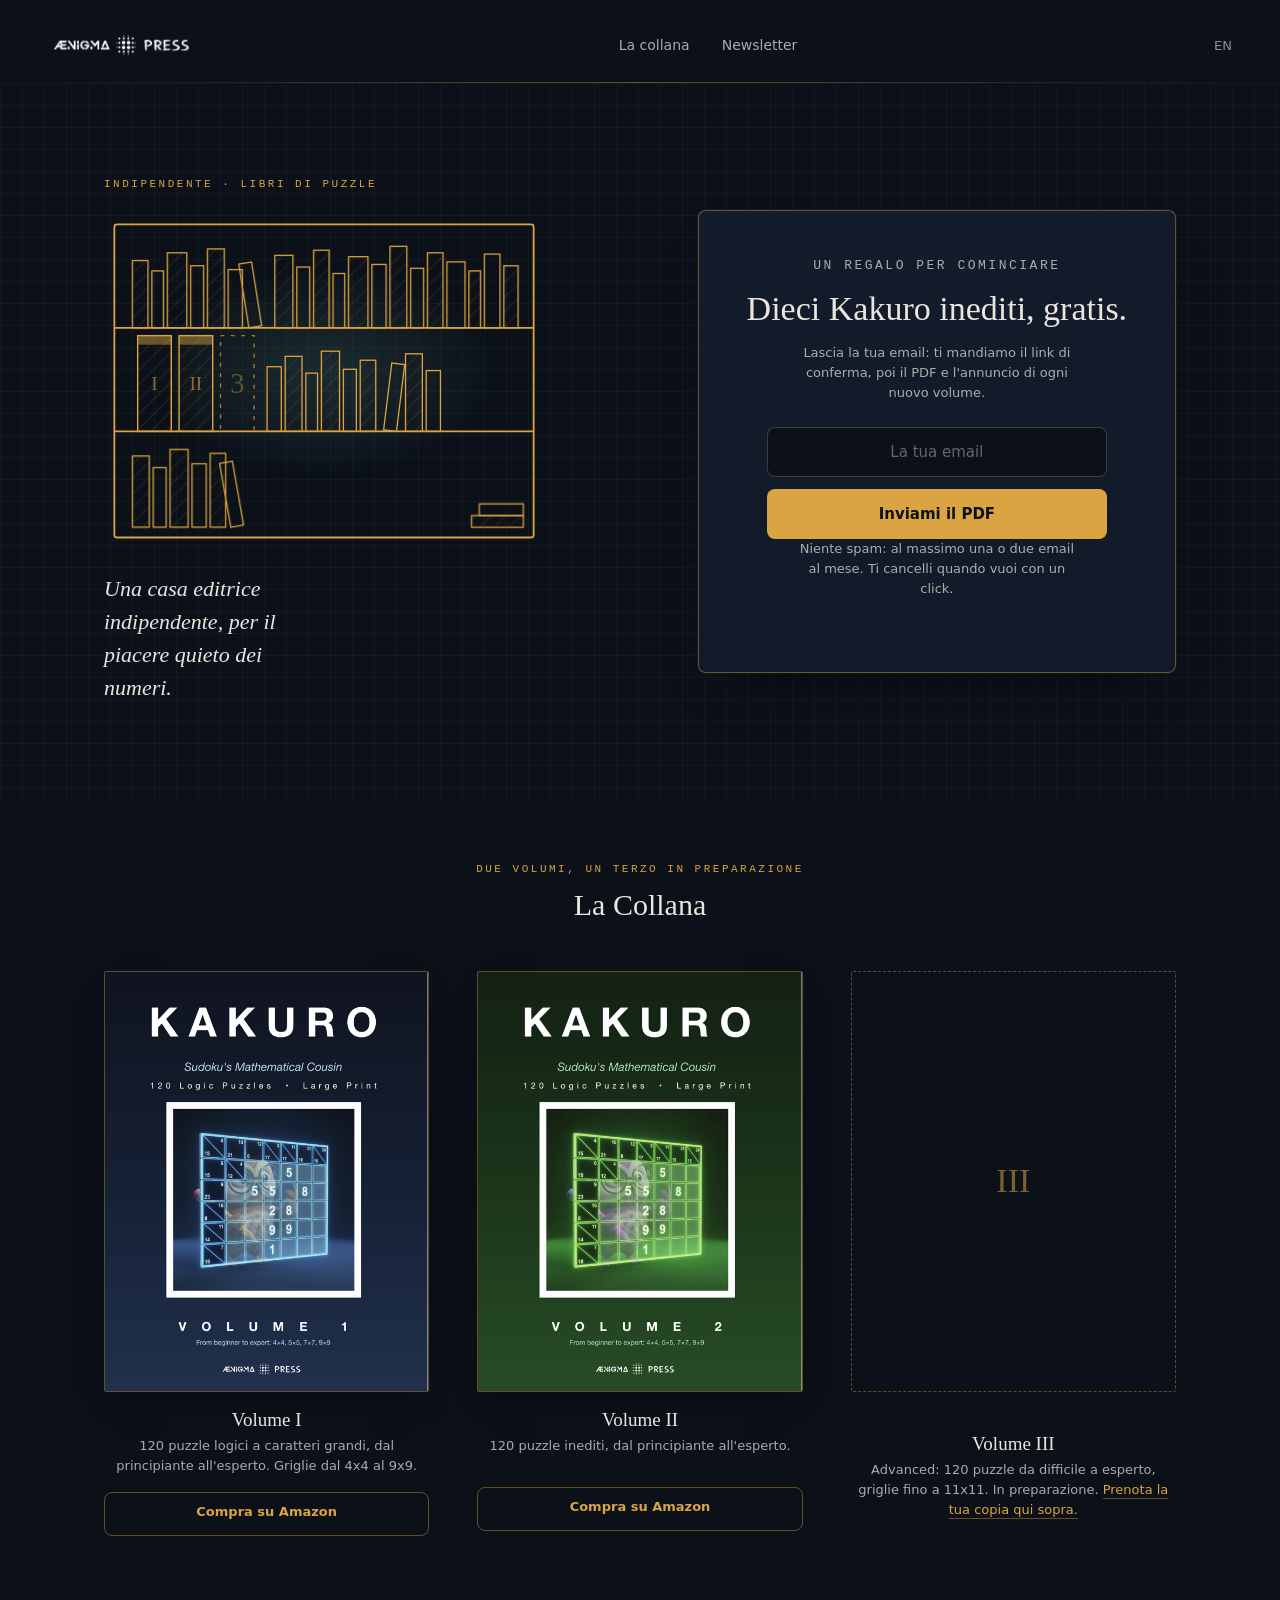
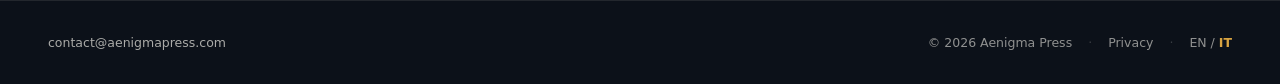
==== it/index.html @ 3795a462 "design: Galleria layout, self-building wireframe bookcase hero, EN+IT Co-Authored-By: Claude Fable 5" ====
<!DOCTYPE html>
<html lang="it">
<head>
<meta charset="UTF-8">
<meta name="viewport" content="width=device-width, initial-scale=1">
<title>Aenigma Press | Libri di Kakuro</title>
<meta name="description" content="Casa editrice indipendente di libri di Kakuro. Griglie a caratteri grandi, soluzione unica verificata. Iscriviti alla newsletter e ricevi 10 puzzle esclusivi gratis.">
<link rel="icon" href="data:image/svg+xml,%3Csvg xmlns='http://www.w3.org/2000/svg' viewBox='0 0 100 100'%3E%3Crect width='100' height='100' rx='18' fill='%230d1420'/%3E%3Ctext x='50' y='68' font-size='58' text-anchor='middle'%3E%F0%9F%A7%A9%3C/text%3E%3C/svg%3E">
<link rel="stylesheet" href="../assets/style.css">
</head>
<body>

<header class="site-head" id="top">
  <a class="brand" href="#top"><img src="../assets/img/logo.png" alt="Aenigma Press"></a>
  <nav class="nav" aria-label="Primary">
    <a href="#collection">La collana</a>
    <a href="#subscribe">Newsletter</a>
  </nav>
  <a class="head-lang" href="/">EN</a>
</header>
<div class="head-rule"></div>

<main>
<section class="lede">
  <div class="wrap">
    <div class="hero">
      <p class="eyebrow">Indipendente &middot; Libri di puzzle</p>
      <div class="shelf-wrap">
        <svg class="shelf" viewBox="0 0 340 258" width="100%" role="img" aria-label="Una libreria in wireframe che si riempie di libri, uno spazio tratteggiato attende il Volume 3.">
          <defs>
            <pattern id="hatch" width="8" height="8" patternTransform="rotate(45)" patternUnits="userSpaceOnUse">
              <line x1="0" y1="0" x2="0" y2="8" stroke="currentColor" stroke-width="1" opacity=".22"/>
            </pattern>
          </defs>
          <rect class="frame" x="8" y="8" width="324" height="242" rx="2" fill="none" stroke="currentColor" stroke-width="1.4"/>
          <line class="plank p1" x1="8" y1="88" x2="332" y2="88" stroke="currentColor" stroke-width="1.4"/>
          <line class="plank p2" x1="8" y1="168" x2="332" y2="168" stroke="currentColor" stroke-width="1.4"/>
          <g class="row r1" stroke="currentColor" stroke-width="1">
            <rect x="22" y="36" width="12" height="52" fill="url(#hatch)"/>
            <rect x="37" y="44" width="9" height="44" fill="none"/>
            <rect x="49" y="30" width="15" height="58" fill="url(#hatch)"/>
            <rect x="67" y="40" width="10" height="48" fill="none"/>
            <rect x="80" y="27" width="13" height="61" fill="url(#hatch)"/>
            <rect x="96" y="43" width="11" height="45" fill="none"/>
            <rect x="112" y="38" width="10" height="50" fill="none" transform="rotate(-9 112 88)"/>
            <rect x="132" y="32" width="14" height="56" fill="url(#hatch)"/>
            <rect x="149" y="41" width="10" height="47" fill="none"/>
            <rect x="162" y="28" width="12" height="60" fill="url(#hatch)"/>
            <rect x="177" y="46" width="9" height="42" fill="none"/>
            <rect x="189" y="33" width="15" height="55" fill="url(#hatch)"/>
            <rect x="207" y="39" width="11" height="49" fill="none"/>
            <rect x="221" y="25" width="13" height="63" fill="url(#hatch)"/>
            <rect x="237" y="42" width="10" height="46" fill="none"/>
            <rect x="250" y="30" width="12" height="58" fill="url(#hatch)"/>
            <rect x="265" y="37" width="14" height="51" fill="none"/>
            <rect x="282" y="44" width="9" height="44" fill="url(#hatch)"/>
            <rect x="294" y="31" width="12" height="57" fill="none"/>
            <rect x="309" y="40" width="11" height="48" fill="url(#hatch)"/>
          </g>
          <g class="row r2" stroke="currentColor">
            <g stroke-width="1.1">
              <rect x="26" y="94" width="26" height="74" fill="url(#hatch)"/>
              <rect x="26" y="94" width="26" height="7" fill="currentColor" opacity=".45" stroke="none"/>
              <text x="39" y="136" text-anchor="middle" font-size="15" fill="currentColor" opacity=".6" font-family="Georgia,serif" stroke="none">I</text>
              <rect x="58" y="94" width="26" height="74" fill="url(#hatch)"/>
              <rect x="58" y="94" width="26" height="7" fill="currentColor" opacity=".45" stroke="none"/>
              <text x="71" y="136" text-anchor="middle" font-size="15" fill="currentColor" opacity=".6" font-family="Georgia,serif" stroke="none">II</text>
            </g>
            <g stroke-width="1">
              <rect x="126" y="118" width="11" height="50" fill="none"/>
              <rect x="140" y="110" width="13" height="58" fill="url(#hatch)"/>
              <rect x="156" y="123" width="9" height="45" fill="none"/>
              <rect x="168" y="106" width="14" height="62" fill="url(#hatch)"/>
              <rect x="185" y="120" width="10" height="48" fill="none"/>
              <rect x="198" y="113" width="12" height="55" fill="url(#hatch)"/>
              <rect x="216" y="116" width="10" height="52" fill="none" transform="rotate(7 226 168)"/>
              <rect x="233" y="108" width="13" height="60" fill="url(#hatch)"/>
              <rect x="249" y="121" width="11" height="47" fill="none"/>
            </g>
          </g>
          <g class="row r3" stroke="currentColor" stroke-width="1">
            <rect x="22" y="187" width="13" height="55" fill="url(#hatch)"/>
            <rect x="38" y="196" width="10" height="46" fill="none"/>
            <rect x="51" y="182" width="14" height="60" fill="url(#hatch)"/>
            <rect x="68" y="193" width="11" height="49" fill="none"/>
            <rect x="82" y="185" width="12" height="57" fill="url(#hatch)"/>
            <rect x="98" y="192" width="10" height="50" fill="none" transform="rotate(-10 98 242)"/>
            <rect x="284" y="233" width="40" height="9" fill="url(#hatch)"/>
            <rect x="290" y="224" width="34" height="9" fill="none"/>
          </g>
          <g class="slot">
            <rect x="90" y="94" width="26" height="74" fill="none" stroke="currentColor" stroke-width="1.1" stroke-dasharray="3 5" opacity=".7"/>
            <text x="103" y="138" text-anchor="middle" font-size="22" fill="currentColor" opacity=".38" font-family="Georgia,serif">3</text>
          </g>
        </svg>
      </div>
      <p class="tagline">Una casa editrice indipendente, per il piacere quieto dei numeri.</p>
    </div>

    <div class="card" id="subscribe">
      <p class="eyebrow">Un regalo per cominciare</p>
      <h2>Dieci Kakuro inediti, gratis.</h2>
      <p>Lascia la tua email: ti mandiamo il link di conferma, poi il PDF e l'annuncio di ogni nuovo volume.</p>
      <form class="form" action="https://assets.mailerlite.com/jsonp/2497131/forms/192421754859160744/subscribe" method="post" target="_blank">
        <input class="field" type="email" name="fields[email]" required placeholder="La tua email" aria-label="email" autocomplete="email">
        <input type="hidden" name="ml-submit" value="1">
        <input type="hidden" name="anticsrf" value="true">
        <button class="btn-primary" type="submit">Inviami il PDF</button>
      </form>
      <p class="fine">Niente spam: al massimo una o due email al mese. Ti cancelli quando vuoi con un click.</p>
    </div>
  </div>
</section>

<section class="catalogue" id="collection">
  <div class="wrap">
    <div class="cat-head">
      <p class="eyebrow">Due volumi, un terzo in preparazione</p>
      <h2>La Collana</h2>
    </div>
    <div class="cat-grid">
      <article class="book">
        <img class="cover" src="../assets/img/kakuro-vol1.png" alt="Copertina Kakuro Volume 1">
        <h3>Volume I</h3>
        <p class="desc">120 puzzle logici a caratteri grandi, dal principiante all'esperto. Griglie dal 4x4 al 9x9.</p>
        <a class="btn-ghost" href="https://www.amazon.it/dp/B0H81H7VZJ">Compra su Amazon</a>
      </article>
      <article class="book">
        <img class="cover" src="../assets/img/kakuro-vol2.png" alt="Copertina Kakuro Volume 2">
        <h3>Volume II</h3>
        <p class="desc">120 puzzle inediti, dal principiante all'esperto.</p>
        <a class="btn-ghost" href="https://www.amazon.it/dp/B0H7T2SH2H">Compra su Amazon</a>
      </article>
      <article class="book book--soon">
        <div class="cover--empty"><b>III</b></div>
        <div class="soon-body">
          <h3>Volume III</h3>
          <p class="soon-line">Advanced: 120 puzzle da difficile a esperto, griglie fino a 11x11. In preparazione. <a href="#subscribe">Prenota la tua copia qui sopra.</a></p>
        </div>
      </article>
    </div>
  </div>
</section>
</main>

<footer class="site-foot">
  <a class="foot-mail" href="mailto:contact@aenigmapress.com">contact@aenigmapress.com</a>
  <div class="foot-links">
    <span>&copy; 2026 Aenigma Press</span>
    <span class="sep">&middot;</span>
    <a href="/it/privacy.html">Privacy</a>
    <span class="sep">&middot;</span>
    <span class="lang"><a href="/">EN</a> / <a href="/it/" aria-current="true">IT</a></span>
  </div>
</footer>

</body>
</html>
---- assets/style.css ----
/* ============================================================
   AENIGMA PRESS - design "Galleria" (lug 2026)
   ============================================================ */
:root{
  /* color */
  --bg:#0c1119;            /* night-blue ground        */
  --panel:#131c2b;         /* raised panel             */
  --panel-2:#111a28;       /* panel gradient partner   */
  --ink:#e8e6df;           /* warm ivory, primary text */
  --ink-soft:rgba(232,230,223,.72);
  --ink-mute:rgba(232,230,223,.60);
  --gold:#d9a441;          /* the single lead accent   */
  --gold-hi:#e6b658;       /* gold, hover              */
  --gold-line:rgba(217,164,65,.42);
  --gold-line-soft:rgba(217,164,65,.28);
  --glow:#7fd1c0;          /* teal, glow / texture ONLY, never text */
  --hair:rgba(232,230,223,.10);

  /* spacing scale */
  --s1:4px; --s2:8px; --s3:12px; --s4:16px; --s5:24px;
  --s6:32px; --s7:48px; --s8:64px; --s9:96px;

  /* type */
  --serif:Georgia,"Times New Roman",serif;
  --sans:system-ui,-apple-system,"Segoe UI",Roboto,sans-serif;
  --mono:ui-monospace,Menlo,"SF Mono",Consolas,monospace;
  --t-label:11px;   /* mono, letterspaced eyebrow */
  --t-micro:12.5px; /* footer / fine print        */
  --t-small:13px;   /* supporting body            */
  --t-body:15px;    /* body / inputs              */
  --t-h3:19px;      /* book title                 */
  --t-h2:24px;      /* section head (mobile)      */
  --t-h1:30px;      /* hero card head (mobile)    */
  --t-tag:17px;     /* italic serif tagline       */

  --maxw:1120px;
  --radius:8px;
}

*{box-sizing:border-box}
html{scroll-behavior:smooth}
body{
  margin:0;background:var(--bg);color:var(--ink);
  font-family:var(--sans);font-size:var(--t-body);line-height:1.55;
  -webkit-font-smoothing:antialiased;text-rendering:optimizeLegibility;
}
img{display:block;max-width:100%}
a{color:var(--gold);text-decoration:none}
a:hover{color:var(--gold-hi)}
:focus-visible{outline:2px solid var(--gold);outline-offset:3px;border-radius:2px}

.wrap{max-width:var(--maxw);margin:0 auto;padding:0 var(--s5)}

/* ---------- header ---------- */
.site-head{display:flex;align-items:center;justify-content:space-between;
  padding:var(--s5) var(--s5) var(--s4)}
.brand img{height:22px;width:auto}
.nav{display:none}
.head-lang{font:400 13px var(--sans);color:var(--ink-mute)}
.head-lang:hover{color:var(--ink)}
.head-rule{height:1px;margin:0 auto;
  background:linear-gradient(90deg,transparent,var(--gold-line),transparent)}

/* ---------- lede (hero + newsletter) ---------- */
.lede{
  position:relative;padding:var(--s6) 0 var(--s7);
  background:
    linear-gradient(rgba(127,209,192,.045) 1px,transparent 1px) 0 0/22px 22px,
    linear-gradient(90deg,rgba(127,209,192,.045) 1px,transparent 1px) 0 0/22px 22px;
}
.eyebrow{margin:0;font:400 var(--t-label)/1 var(--mono);
  letter-spacing:2.5px;color:var(--gold);text-transform:uppercase}

.hero{text-align:center}
.hero .eyebrow{margin-bottom:var(--s5)}
.shelf-wrap{position:relative;max-width:280px;margin:0 auto}
.shelf-wrap::after{content:"";position:absolute;inset:14% 8% 20% 8%;z-index:-1;
  background:radial-gradient(ellipse at center,rgba(127,209,192,.14),transparent 68%);
  filter:blur(6px)}
.tagline{margin:var(--s5) auto 0;max-width:22ch;
  font:italic 400 var(--t-tag)/1.5 var(--serif);color:var(--ink)}

/* newsletter card, primary CTA */
.card{margin-top:var(--s7);
  border:1px solid var(--gold-line);border-radius:var(--radius);
  padding:var(--s7) var(--s5);text-align:center;
  background:linear-gradient(var(--panel),var(--panel-2));
  box-shadow:0 0 0 1px rgba(127,209,192,.05),0 24px 50px -30px rgba(0,0,0,.8)}
.card .eyebrow{margin-bottom:var(--s4)}
.card h2{margin:0 0 var(--s3);font:400 var(--t-h1)/1.25 var(--serif);color:var(--ink)}
.card p{margin:0 auto var(--s5);max-width:34ch;
  font-size:var(--t-small);color:var(--ink-soft)}
.form{display:flex;flex-direction:column;gap:var(--s3);max-width:340px;margin:0 auto}
.field{width:100%;background:var(--bg);border:1px solid rgba(232,230,223,.20);
  color:var(--ink);font:400 var(--t-body) var(--sans);
  padding:14px;border-radius:var(--radius);min-height:50px;text-align:center}
.field::placeholder{color:rgba(232,230,223,.4)}
.field:focus{border-color:var(--gold);
  box-shadow:0 0 0 2px rgba(217,164,65,.55);outline:none}
.btn-primary{width:100%;background:var(--gold);color:var(--bg);border:none;
  font:600 var(--t-body) var(--sans);padding:14px;border-radius:var(--radius);
  min-height:50px;cursor:pointer;transition:background .18s,box-shadow .18s}
.btn-primary:hover{background:var(--gold-hi);
  box-shadow:0 0 22px rgba(127,209,192,.32)}
.fine{margin:var(--s4) auto 0;max-width:36ch;
  font-size:var(--t-micro);color:var(--ink-mute)}

/* ---------- catalogue ---------- */
.catalogue{padding:var(--s8) 0}
.cat-head{text-align:center;margin-bottom:var(--s7)}
.cat-head h2{margin:var(--s3) 0 0;font:400 var(--t-h2)/1.2 var(--serif)}
.cat-grid{display:grid;grid-template-columns:1fr 1fr;
  gap:var(--s6) var(--s5);align-items:start}

.book{display:flex;flex-direction:column;text-align:center}
.cover{width:100%;height:auto;aspect-ratio:8.5/11;object-fit:cover;
  border:1px solid var(--gold-line);border-radius:2px;
  box-shadow:0 14px 30px -14px rgba(0,0,0,.75)}
.book h3{margin:var(--s4) 0 var(--s1);font:400 var(--t-h3)/1.25 var(--serif);color:var(--ink)}
.book .desc{margin:0 0 var(--s4);font-size:var(--t-small);color:var(--ink-soft);
  min-height:2.7em}
.btn-ghost{display:block;text-align:center;border:1px solid var(--gold-line);
  color:var(--gold);background:transparent;font:600 var(--t-small) var(--sans);
  padding:11px;border-radius:var(--radius);min-height:44px;
  transition:background .18s,border-color .18s}
.btn-ghost:hover{background:rgba(217,164,65,.12);border-color:var(--gold);color:var(--gold-hi)}

/* Volume III, empty slot (full-width row on mobile) */
.book--soon{grid-column:1 / -1;flex-direction:row;align-items:center;
  gap:var(--s5);text-align:left;
  border-top:1px solid var(--hair);padding-top:var(--s6);margin-top:var(--s2)}
.cover--empty{width:88px;flex:none;aspect-ratio:8.5/11;
  border:1px dashed var(--gold-line);border-radius:2px;background:none;box-shadow:none;
  display:flex;align-items:center;justify-content:center}
.cover--empty b{font:400 22px/1 var(--serif);color:rgba(217,164,65,.55)}
.book--soon .soon-body{flex:1}
.book--soon h3{margin:0 0 var(--s1)}
.soon-line{margin:0;font-size:var(--t-small);color:var(--ink-soft)}
.soon-line a{color:var(--gold);border-bottom:1px solid var(--gold-line);padding-bottom:1px}
.soon-line a:hover{border-color:var(--gold-hi)}

/* ---------- footer ---------- */
.site-foot{border-top:1px solid var(--hair);padding:var(--s6) var(--s5) var(--s7);
  display:flex;flex-direction:column;gap:var(--s3);align-items:center;text-align:center}
.foot-mail{font-size:var(--t-micro);color:var(--ink-soft)}
.foot-links{display:flex;gap:var(--s4);align-items:center;
  font-size:var(--t-micro);color:var(--ink-mute)}
.foot-links a{color:var(--ink-mute)}
.foot-links a:hover{color:var(--ink)}
.foot-links .sep{opacity:.35}
.lang a{color:var(--ink-mute)}
.lang a[aria-current="true"]{color:var(--gold);font-weight:600}

/* ---------- simple pages (privacy, 404) ---------- */
.simple-page{max-width:620px;padding:var(--s8) var(--s5)}
.simple-page h1{font:400 var(--t-h2)/1.25 var(--serif);color:var(--ink);
  margin:0 0 var(--s5)}
.simple-page p{color:var(--ink-soft);font-size:var(--t-body)}
.back{display:inline-block;margin-top:var(--s5);border:1px solid var(--gold-line);
  color:var(--gold);padding:10px 18px;border-radius:var(--radius);
  font:600 var(--t-small) var(--sans)}
.back:hover{background:rgba(217,164,65,.12);border-color:var(--gold)}

/* ============================================================
   DESKTOP  (>= 880px)
   ============================================================ */
@media (min-width:880px){
  :root{--t-h1:34px;--t-h2:30px;--t-tag:22px}
  .site-head{padding:var(--s6) var(--s7) var(--s5)}
  .brand img{height:26px}
  .nav{display:flex;gap:var(--s6);font:400 14px var(--sans);align-items:center}
  .nav a{color:var(--ink-soft)}
  .nav a:hover{color:var(--ink)}
  .head-rule{margin:0 var(--s7)}

  .lede{padding:var(--s9) 0}
  .lede .wrap{display:grid;grid-template-columns:1.02fr .98fr;
    gap:var(--s9);align-items:center}
  .hero{text-align:left}
  .shelf-wrap{max-width:440px;margin:0}
  .tagline{margin-left:0;max-width:20ch;font-size:var(--t-tag)}
  .card{margin-top:0}

  .cat-grid{grid-template-columns:repeat(3,1fr);gap:var(--s7)}
  .book--soon{grid-column:auto;flex-direction:column;align-items:stretch;
    text-align:center;border-top:none;padding-top:0;margin-top:0;justify-content:flex-start}
  .book--soon .cover--empty{width:100%}
  .cover--empty b{font-size:34px}
  .book--soon .soon-body{flex:none}
  .book--soon h3{margin-top:var(--s4)}

  .site-foot{flex-direction:row;justify-content:space-between;
    padding:var(--s6) var(--s7)}
}

/* ============================================================
   SELF-BUILDING BOOKCASE, draws once at load (~2s), then static
   ============================================================ */
@keyframes draw{to{stroke-dashoffset:0}}
@keyframes rise{from{opacity:0;transform:translateY(9px)}to{opacity:1;transform:none}}
.shelf{display:block;color:var(--gold);overflow:visible}
.shelf .frame{stroke-dasharray:1140;stroke-dashoffset:1140;
  animation:draw .85s ease-out 0s forwards}
.shelf .plank{stroke-dasharray:324;stroke-dashoffset:324;
  animation:draw .5s ease-out forwards}
.shelf .p1{animation-delay:.55s}
.shelf .p2{animation-delay:.7s}
.shelf .r1{opacity:0;animation:rise .5s ease-out 1.0s forwards}
.shelf .r2{opacity:0;animation:rise .5s ease-out 1.25s forwards}
.shelf .r3{opacity:0;animation:rise .5s ease-out 1.5s forwards}
.shelf .slot{opacity:0;animation:rise .6s ease-out 1.8s forwards}
@media (prefers-reduced-motion:reduce){
  .shelf *{animation:none!important}
  .shelf .frame,.shelf .plank{stroke-dashoffset:0!important}
  .shelf .row,.shelf .slot{opacity:1!important;transform:none!important}
}
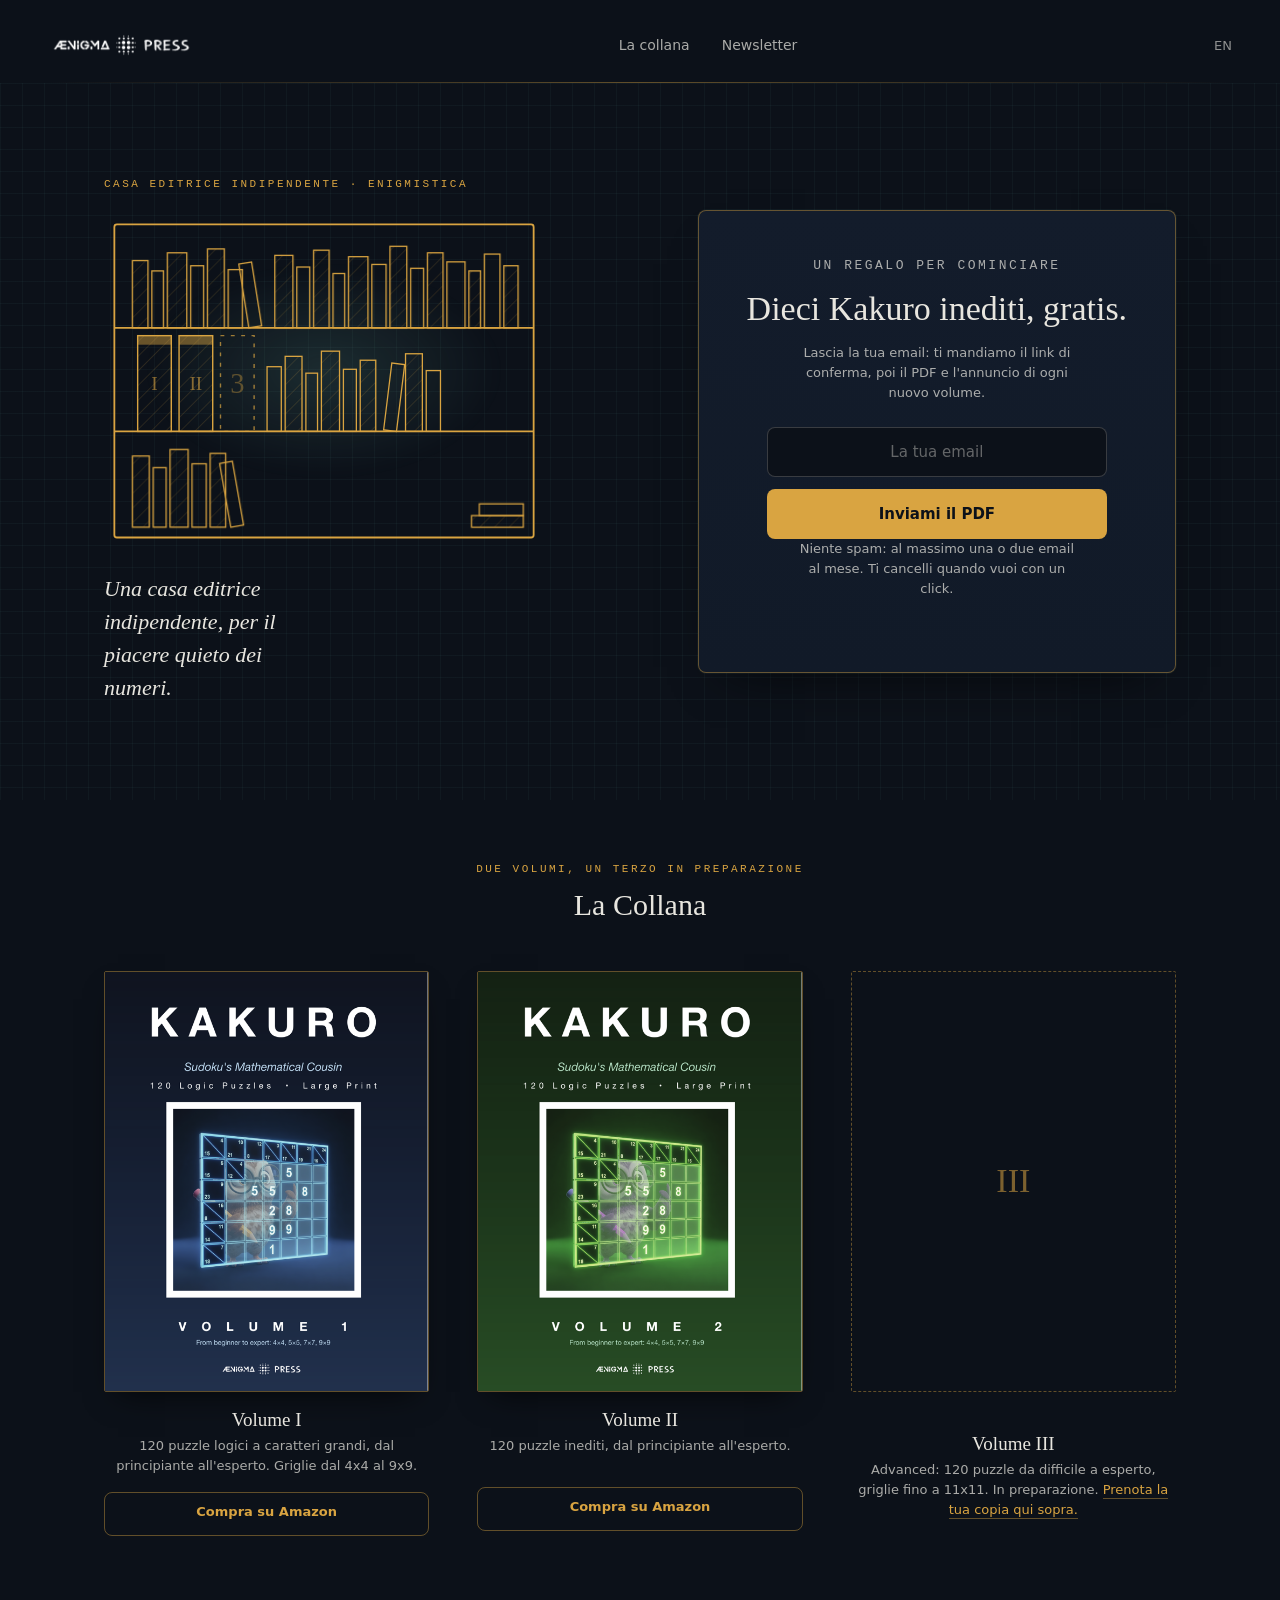
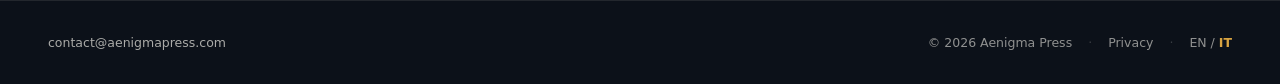
==== commit 3f111be8: "copy: eyebrow IT senza calco (Casa editrice indipendente / Enigmistica) Co-Authored-By: Claude Fable" ====
--- a/it/index.html
+++ b/it/index.html
@@ -24,7 +24,7 @@
 <section class="lede">
   <div class="wrap">
     <div class="hero">
-      <p class="eyebrow">Indipendente &middot; Libri di puzzle</p>
+      <p class="eyebrow">Casa editrice indipendente &middot; Enigmistica</p>
       <div class="shelf-wrap">
         <svg class="shelf" viewBox="0 0 340 258" width="100%" role="img" aria-label="Una libreria in wireframe che si riempie di libri, uno spazio tratteggiato attende il Volume 3.">
           <defs>
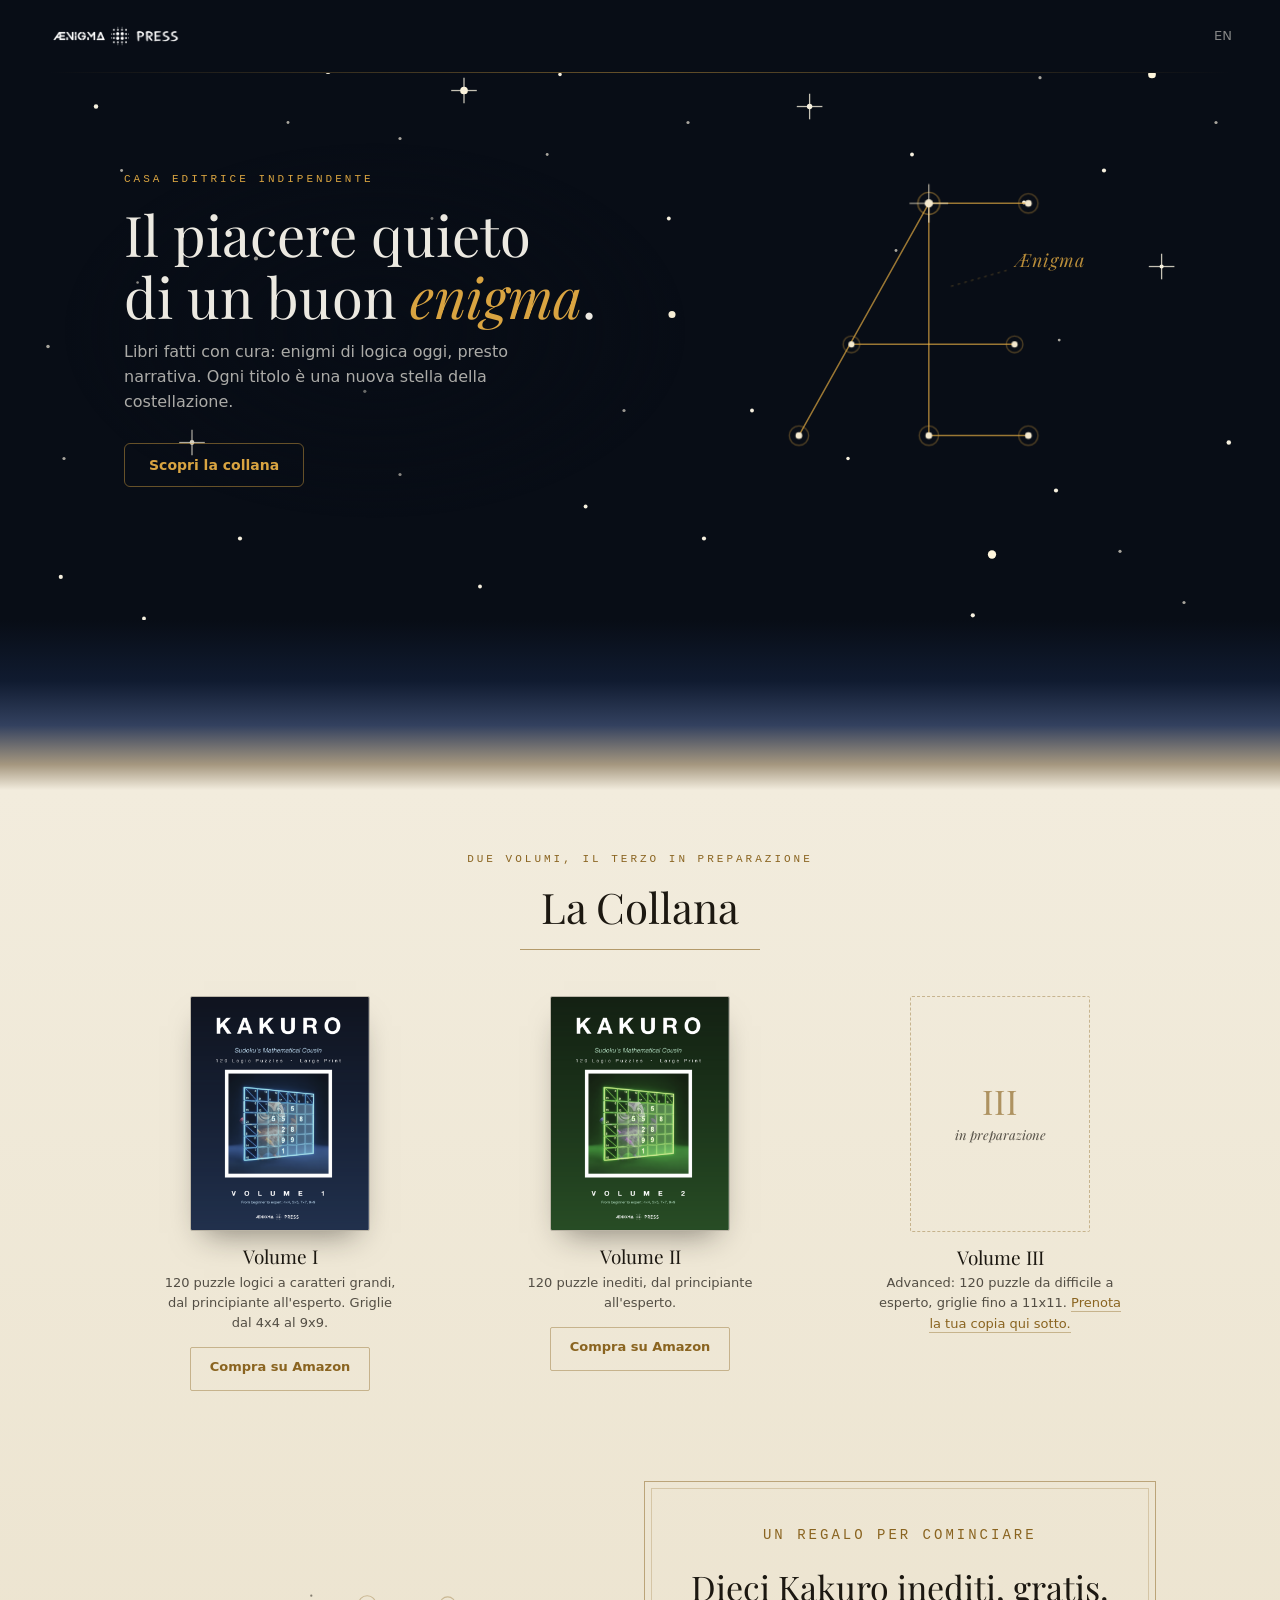
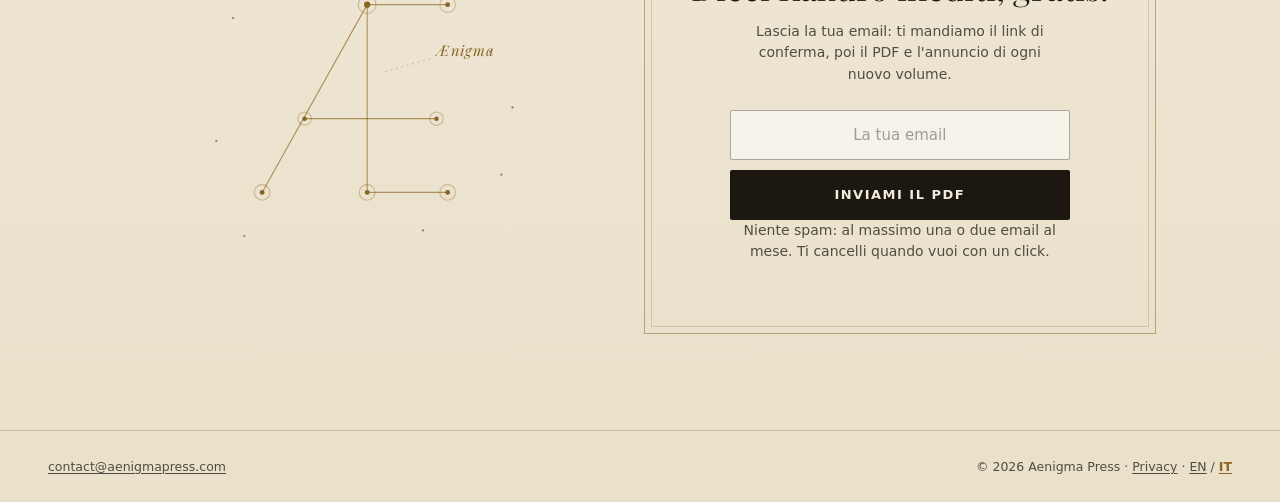
==== commit 7b5a65e1: "feat(it): mirrored italian night-to-day home Co-Authored-By: Claude Fable 5 <noreply@anthropic.com>" ====
--- a/it/index.html
+++ b/it/index.html
@@ -3,155 +3,166 @@
 <head>
 <meta charset="UTF-8">
 <meta name="viewport" content="width=device-width, initial-scale=1">
-<title>Aenigma Press | Libri di Kakuro</title>
-<meta name="description" content="Casa editrice indipendente di libri di Kakuro. Griglie a caratteri grandi, soluzione unica verificata. Iscriviti alla newsletter e ricevi 10 puzzle esclusivi gratis.">
-<link rel="icon" href="data:image/svg+xml,%3Csvg xmlns='http://www.w3.org/2000/svg' viewBox='0 0 100 100'%3E%3Crect width='100' height='100' rx='18' fill='%230d1420'/%3E%3Ctext x='50' y='68' font-size='58' text-anchor='middle'%3E%F0%9F%A7%A9%3C/text%3E%3C/svg%3E">
+<title>Aenigma Press | Casa editrice indipendente</title>
+<meta name="description" content="Aenigma Press, casa editrice indipendente. Libri fatti con cura: enigmi di logica oggi, presto narrativa. Iscriviti alla newsletter: dieci Kakuro inediti in regalo.">
+<link rel="icon" href="data:image/svg+xml,%3Csvg xmlns='http://www.w3.org/2000/svg' viewBox='0 0 100 100'%3E%3Crect width='100' height='100' rx='18' fill='%23080d16'/%3E%3Ctext x='50' y='72' font-family='Georgia,serif' font-size='62' fill='%23d9a441' text-anchor='middle'%3E%C3%86%3C/text%3E%3C/svg%3E">
 <link rel="stylesheet" href="../assets/style.css">
 </head>
 <body>
 
-<header class="site-head" id="top">
-  <a class="brand" href="#top"><img src="../assets/img/logo.png" alt="Aenigma Press"></a>
-  <nav class="nav" aria-label="Primary">
-    <a href="#collection">La collana</a>
-    <a href="#subscribe">Newsletter</a>
-  </nav>
-  <a class="head-lang" href="/">EN</a>
+<header class="site-head">
+  <img src="../assets/img/logo.png" alt="Aenigma Press">
+  <a class="head-lang" href="/" aria-label="English">EN</a>
 </header>
 <div class="head-rule"></div>
 
-<main>
-<section class="lede">
-  <div class="wrap">
-    <div class="hero">
-      <p class="eyebrow">Casa editrice indipendente &middot; Enigmistica</p>
-      <div class="shelf-wrap">
-        <svg class="shelf" viewBox="0 0 340 258" width="100%" role="img" aria-label="Una libreria in wireframe che si riempie di libri, uno spazio tratteggiato attende il Volume 3.">
-          <defs>
-            <pattern id="hatch" width="8" height="8" patternTransform="rotate(45)" patternUnits="userSpaceOnUse">
-              <line x1="0" y1="0" x2="0" y2="8" stroke="currentColor" stroke-width="1" opacity=".22"/>
-            </pattern>
-          </defs>
-          <rect class="frame" x="8" y="8" width="324" height="242" rx="2" fill="none" stroke="currentColor" stroke-width="1.4"/>
-          <line class="plank p1" x1="8" y1="88" x2="332" y2="88" stroke="currentColor" stroke-width="1.4"/>
-          <line class="plank p2" x1="8" y1="168" x2="332" y2="168" stroke="currentColor" stroke-width="1.4"/>
-          <g class="row r1" stroke="currentColor" stroke-width="1">
-            <rect x="22" y="36" width="12" height="52" fill="url(#hatch)"/>
-            <rect x="37" y="44" width="9" height="44" fill="none"/>
-            <rect x="49" y="30" width="15" height="58" fill="url(#hatch)"/>
-            <rect x="67" y="40" width="10" height="48" fill="none"/>
-            <rect x="80" y="27" width="13" height="61" fill="url(#hatch)"/>
-            <rect x="96" y="43" width="11" height="45" fill="none"/>
-            <rect x="112" y="38" width="10" height="50" fill="none" transform="rotate(-9 112 88)"/>
-            <rect x="132" y="32" width="14" height="56" fill="url(#hatch)"/>
-            <rect x="149" y="41" width="10" height="47" fill="none"/>
-            <rect x="162" y="28" width="12" height="60" fill="url(#hatch)"/>
-            <rect x="177" y="46" width="9" height="42" fill="none"/>
-            <rect x="189" y="33" width="15" height="55" fill="url(#hatch)"/>
-            <rect x="207" y="39" width="11" height="49" fill="none"/>
-            <rect x="221" y="25" width="13" height="63" fill="url(#hatch)"/>
-            <rect x="237" y="42" width="10" height="46" fill="none"/>
-            <rect x="250" y="30" width="12" height="58" fill="url(#hatch)"/>
-            <rect x="265" y="37" width="14" height="51" fill="none"/>
-            <rect x="282" y="44" width="9" height="44" fill="url(#hatch)"/>
-            <rect x="294" y="31" width="12" height="57" fill="none"/>
-            <rect x="309" y="40" width="11" height="48" fill="url(#hatch)"/>
-          </g>
-          <g class="row r2" stroke="currentColor">
-            <g stroke-width="1.1">
-              <rect x="26" y="94" width="26" height="74" fill="url(#hatch)"/>
-              <rect x="26" y="94" width="26" height="7" fill="currentColor" opacity=".45" stroke="none"/>
-              <text x="39" y="136" text-anchor="middle" font-size="15" fill="currentColor" opacity=".6" font-family="Georgia,serif" stroke="none">I</text>
-              <rect x="58" y="94" width="26" height="74" fill="url(#hatch)"/>
-              <rect x="58" y="94" width="26" height="7" fill="currentColor" opacity=".45" stroke="none"/>
-              <text x="71" y="136" text-anchor="middle" font-size="15" fill="currentColor" opacity=".6" font-family="Georgia,serif" stroke="none">II</text>
-            </g>
-            <g stroke-width="1">
-              <rect x="126" y="118" width="11" height="50" fill="none"/>
-              <rect x="140" y="110" width="13" height="58" fill="url(#hatch)"/>
-              <rect x="156" y="123" width="9" height="45" fill="none"/>
-              <rect x="168" y="106" width="14" height="62" fill="url(#hatch)"/>
-              <rect x="185" y="120" width="10" height="48" fill="none"/>
-              <rect x="198" y="113" width="12" height="55" fill="url(#hatch)"/>
-              <rect x="216" y="116" width="10" height="52" fill="none" transform="rotate(7 226 168)"/>
-              <rect x="233" y="108" width="13" height="60" fill="url(#hatch)"/>
-              <rect x="249" y="121" width="11" height="47" fill="none"/>
-            </g>
-          </g>
-          <g class="row r3" stroke="currentColor" stroke-width="1">
-            <rect x="22" y="187" width="13" height="55" fill="url(#hatch)"/>
-            <rect x="38" y="196" width="10" height="46" fill="none"/>
-            <rect x="51" y="182" width="14" height="60" fill="url(#hatch)"/>
-            <rect x="68" y="193" width="11" height="49" fill="none"/>
-            <rect x="82" y="185" width="12" height="57" fill="url(#hatch)"/>
-            <rect x="98" y="192" width="10" height="50" fill="none" transform="rotate(-10 98 242)"/>
-            <rect x="284" y="233" width="40" height="9" fill="url(#hatch)"/>
-            <rect x="290" y="224" width="34" height="9" fill="none"/>
-          </g>
-          <g class="slot">
-            <rect x="90" y="94" width="26" height="74" fill="none" stroke="currentColor" stroke-width="1.1" stroke-dasharray="3 5" opacity=".7"/>
-            <text x="103" y="138" text-anchor="middle" font-size="22" fill="currentColor" opacity=".38" font-family="Georgia,serif">3</text>
-          </g>
-        </svg>
-      </div>
-      <p class="tagline">Una casa editrice indipendente, per il piacere quieto dei numeri.</p>
+<!-- 1. the night: the constellation is the hero -->
+<section class="heaven">
+  <svg class="starfield" viewBox="0 0 800 520" preserveAspectRatio="xMidYMid slice" aria-hidden="true">
+    <circle class="st f1" cx="42" cy="64" r="1.4"/><circle class="st f3 dim" cx="118" cy="36" r="1"/>
+    <circle class="st f2" cx="205" cy="88" r="1.7"/><circle class="st f4 dim" cx="76" cy="150" r=".9"/>
+    <circle class="st f5" cx="160" cy="205" r="1.3"/><circle class="st f2 dim slow" cx="30" cy="260" r="1.1"/>
+    <circle class="st f1 slow" cx="120" cy="320" r="1.5"/><circle class="st f3" cx="228" cy="288" r="1"/>
+    <circle class="st f4" cx="298" cy="42" r="1.3"/><circle class="st f5 dim" cx="342" cy="140" r=".9"/>
+    <circle class="st f1" cx="388" cy="70" r="1.5"/><circle class="st f2 dim slow" cx="332" cy="228" r="1"/>
+    <circle class="st f3" cx="418" cy="180" r="1.2"/><circle class="st f6 dim" cx="460" cy="36" r="1"/>
+    <circle class="st f5 slow" cx="506" cy="110" r="1.7"/><circle class="st f1 dim" cx="548" cy="60" r=".9"/>
+    <circle class="st f2" cx="600" cy="30" r="1.3"/><circle class="st f3 dim slow" cx="650" cy="92" r="1"/>
+    <circle class="st f4" cx="706" cy="52" r="1.5"/><circle class="st f6 dim" cx="760" cy="120" r="1"/>
+    <circle class="st f1" cx="726" cy="210" r="1.3"/><circle class="st f2 dim" cx="662" cy="256" r=".9"/>
+    <circle class="st f3 slow" cx="768" cy="320" r="1.4"/><circle class="st f4 dim" cx="700" cy="388" r="1"/>
+    <circle class="st f5" cx="608" cy="428" r="1.3"/><circle class="st f6 dim slow" cx="512" cy="470" r="1"/>
+    <circle class="st f2" cx="410" cy="440" r="1.4"/><circle class="st f3 dim" cx="318" cy="478" r=".9"/>
+    <circle class="st f4 slow" cx="212" cy="450" r="1.3"/><circle class="st f5 dim" cx="98" cy="474" r="1"/>
+    <circle class="st f1" cx="38" cy="404" r="1.3"/><circle class="st f6 dim" cx="270" cy="180" r=".9"/>
+    <circle class="st f3" cx="470" cy="300" r="1.2"/><circle class="st f4 dim slow" cx="560" cy="200" r=".9"/>
+    <circle class="st f5" cx="640" cy="170" r="1.2"/><circle class="st f1 dim" cx="180" cy="120" r=".9"/>
+    <circle class="st f2 slow" cx="366" cy="360" r="1.2"/><circle class="st f6 dim" cx="86" cy="220" r=".8"/>
+    <circle class="st f4" cx="734" cy="452" r="1.2"/><circle class="st f5 dim" cx="450" cy="500" r=".9"/>
+    <circle class="st f2" cx="150" cy="30" r="1.2"/><circle class="st f5 dim" cx="250" cy="130" r="1"/>
+    <circle class="st f3" cx="60" cy="110" r="1.4"/><circle class="st f6" cx="350" cy="90" r="1.1"/>
+    <circle class="st f1 dim" cx="430" cy="120" r="1"/><circle class="st f4 slow" cx="480" cy="60" r="1.3"/>
+    <circle class="st f2" cx="570" cy="140" r="1.2"/><circle class="st f6 dim" cx="630" cy="40" r="1"/>
+    <circle class="st f5" cx="690" cy="150" r="1.3"/><circle class="st f1" cx="770" cy="70" r="1.2"/>
+    <circle class="st f3 dim slow" cx="40" cy="330" r="1"/><circle class="st f6" cx="150" cy="380" r="1.3"/>
+    <circle class="st f2 dim" cx="250" cy="340" r="1"/><circle class="st f4" cx="300" cy="410" r="1.2"/>
+    <circle class="st f5 dim slow" cx="390" cy="300" r="1"/><circle class="st f1" cx="440" cy="380" r="1.3"/>
+    <circle class="st f3" cx="530" cy="330" r="1.1"/><circle class="st f6 dim" cx="590" cy="470" r="1"/>
+    <circle class="st f2 slow" cx="660" cy="350" r="1.3"/><circle class="st f4 dim" cx="740" cy="420" r="1"/>
+    <circle class="st f5" cx="90" cy="430" r="1.2"/><circle class="st f1 dim" cx="200" cy="500" r="1"/>
+    <circle class="st f6" cx="360" cy="490" r="1.2"/><circle class="st f3 dim slow" cx="550" cy="510" r="1"/>
+    <circle class="st f4" cx="680" cy="490" r="1.2"/><circle class="st f2 dim" cx="780" cy="500" r="1"/>
+    <circle class="pulse" cx="290" cy="100" r="2.4"/>
+    <circle class="pulse b2" cx="56" cy="468" r="2.8"/>
+    <circle class="pulse b3" cx="720" cy="90" r="2.4"/>
+    <circle class="pulse b2" cx="620" cy="390" r="2.6"/>
+    <circle class="pulse b3" cx="420" cy="240" r="2.2"/>
+    <g class="gl f2"><line x1="506" y1="102" x2="506" y2="118"/><line x1="498" y1="110" x2="514" y2="110"/></g>
+    <g class="gl f4"><line x1="120" y1="312" x2="120" y2="328"/><line x1="112" y1="320" x2="128" y2="320"/></g>
+    <g class="gl f5"><line x1="726" y1="202" x2="726" y2="218"/><line x1="718" y1="210" x2="734" y2="210"/></g>
+    <g class="gl f1"><line x1="290" y1="92" x2="290" y2="108"/><line x1="282" y1="100" x2="298" y2="100"/></g>
+    <g class="gl f3"><line x1="56" y1="458" x2="56" y2="478"/><line x1="46" y1="468" x2="66" y2="468"/></g>
+  </svg>
+
+  <div class="inner">
+  <section class="hero">
+    <svg class="sky" viewBox="0 0 340 280" role="img" aria-label="La costellazione AEnigma: linee dorate che uniscono le stelle nel monogramma AE.">
+      <line class="seg g1" x1="86" y1="216" x2="180" y2="48"  stroke-dasharray="193" stroke-dashoffset="193"/>
+      <line class="seg g2" x1="180" y1="48" x2="180" y2="216" stroke-dasharray="168" stroke-dashoffset="168"/>
+      <line class="seg g3" x1="124" y1="150" x2="180" y2="150" stroke-dasharray="56" stroke-dashoffset="56"/>
+      <line class="seg g4" x1="180" y1="48" x2="252" y2="48"  stroke-dasharray="72" stroke-dashoffset="72"/>
+      <line class="seg g5" x1="180" y1="150" x2="242" y2="150" stroke-dasharray="62" stroke-dashoffset="62"/>
+      <line class="seg g6" x1="180" y1="216" x2="252" y2="216" stroke-dasharray="72" stroke-dashoffset="72"/>
+      <circle class="vh p1" cx="86"  cy="216" r="7" stroke="rgba(217,164,65,.35)"/><circle class="vx p1" cx="86"  cy="216" r="2.4"/>
+      <circle class="vh p2" cx="180" cy="48"  r="8" stroke="rgba(217,164,65,.45)"/><circle class="vx p2" cx="180" cy="48"  r="3"/>
+      <circle class="vh p3" cx="124" cy="150" r="6" stroke="rgba(217,164,65,.35)"/><circle class="vx p3" cx="124" cy="150" r="2.2"/>
+      <circle class="vh p4" cx="252" cy="48"  r="7" stroke="rgba(217,164,65,.35)"/><circle class="vx p4" cx="252" cy="48"  r="2.4"/>
+      <circle class="vh p5" cx="242" cy="150" r="6" stroke="rgba(217,164,65,.35)"/><circle class="vx p5" cx="242" cy="150" r="2.2"/>
+      <circle class="vh p6" cx="252" cy="216" r="7" stroke="rgba(217,164,65,.35)"/><circle class="vx p6" cx="252" cy="216" r="2.4"/>
+      <circle class="vh p7" cx="180" cy="216" r="7" stroke="rgba(217,164,65,.35)"/><circle class="vx p7" cx="180" cy="216" r="2.4"/>
+      <g class="glint2"><line x1="180" y1="34" x2="180" y2="62"/><line x1="166" y1="48" x2="194" y2="48"/></g>
+      <line class="tagrule" x1="196" y1="108" x2="238" y2="96"/>
+      <text class="tag" x="242" y="94">&#198;nigma</text>
+    </svg>
+
+    <div class="copy">
+      <p class="eyebrow">Casa editrice indipendente</p>
+      <h1>Il piacere quieto<br>di un buon <em>enigma</em>.</h1>
+      <p class="sub">Libri fatti con cura: enigmi di logica oggi, presto narrativa. Ogni titolo &egrave; una nuova stella della costellazione.</p>
+      <a class="more" href="#collection">Scopri la collana</a>
     </div>
-
-    <div class="card" id="subscribe">
-      <p class="eyebrow">Un regalo per cominciare</p>
-      <h2>Dieci Kakuro inediti, gratis.</h2>
-      <p>Lascia la tua email: ti mandiamo il link di conferma, poi il PDF e l'annuncio di ogni nuovo volume.</p>
-      <form class="form" action="https://assets.mailerlite.com/jsonp/2497131/forms/192421754859160744/subscribe" method="post" target="_blank">
-        <input class="field" type="email" name="fields[email]" required placeholder="La tua email" aria-label="email" autocomplete="email">
-        <input type="hidden" name="ml-submit" value="1">
-        <input type="hidden" name="anticsrf" value="true">
-        <button class="btn-primary" type="submit">Inviami il PDF</button>
-      </form>
-      <p class="fine">Niente spam: al massimo una o due email al mese. Ti cancelli quando vuoi con un click.</p>
-    </div>
+  </section>
   </div>
 </section>
 
-<section class="catalogue" id="collection">
-  <div class="wrap">
-    <div class="cat-head">
-      <p class="eyebrow">Due volumi, un terzo in preparazione</p>
-      <h2>La Collana</h2>
-    </div>
-    <div class="cat-grid">
-      <article class="book">
-        <img class="cover" src="../assets/img/kakuro-vol1.png" alt="Copertina Kakuro Volume 1">
-        <h3>Volume I</h3>
-        <p class="desc">120 puzzle logici a caratteri grandi, dal principiante all'esperto. Griglie dal 4x4 al 9x9.</p>
-        <a class="btn-ghost" href="https://www.amazon.it/dp/B0H81H7VZJ">Compra su Amazon</a>
-      </article>
-      <article class="book">
-        <img class="cover" src="../assets/img/kakuro-vol2.png" alt="Copertina Kakuro Volume 2">
-        <h3>Volume II</h3>
-        <p class="desc">120 puzzle inediti, dal principiante all'esperto.</p>
-        <a class="btn-ghost" href="https://www.amazon.it/dp/B0H7T2SH2H">Compra su Amazon</a>
-      </article>
-      <article class="book book--soon">
-        <div class="cover--empty"><b>III</b></div>
-        <div class="soon-body">
-          <h3>Volume III</h3>
-          <p class="soon-line">Advanced: 120 puzzle da difficile a esperto, griglie fino a 11x11. In preparazione. <a href="#subscribe">Prenota la tua copia qui sopra.</a></p>
-        </div>
-      </article>
-    </div>
+<div class="dawn" role="presentation"></div>
+
+<main class="day">
+<section class="collection" id="collection">
+  <p class="eyebrow">Due volumi, il terzo in preparazione</p>
+  <h2>La Collana</h2>
+  <div class="colofon" role="presentation"></div>
+  <div class="shelf">
+    <article class="book">
+      <img class="cover" src="../assets/img/kakuro-vol1.png" alt="Copertina Kakuro Volume 1">
+      <h3>Volume I</h3>
+      <p class="desc">120 puzzle logici a caratteri grandi, dal principiante all'esperto. Griglie dal 4x4 al 9x9.</p>
+      <a class="buy" href="https://www.amazon.it/dp/B0H81H7VZJ">Compra su Amazon</a>
+    </article>
+    <article class="book">
+      <img class="cover" src="../assets/img/kakuro-vol2.png" alt="Copertina Kakuro Volume 2">
+      <h3>Volume II</h3>
+      <p class="desc">120 puzzle inediti, dal principiante all'esperto.</p>
+      <a class="buy" href="https://www.amazon.it/dp/B0H7T2SH2H">Compra su Amazon</a>
+    </article>
+    <article class="book book--soon">
+      <div class="slot3" aria-hidden="true"><b>III</b><i>in preparazione</i></div>
+      <h3>Volume III</h3>
+      <p class="desc">Advanced: 120 puzzle da difficile a esperto, griglie fino a 11x11. <a href="#subscribe">Prenota la tua copia qui sotto.</a></p>
+    </article>
+  </div>
+</section>
+
+<section class="news" id="subscribe">
+  <svg class="chart" viewBox="0 0 340 280" role="img" aria-label="La costellazione AEnigma stampata come carta stellare.">
+    <circle class="cdot" cx="60" cy="60" r="1"/><circle class="cdot" cx="290" cy="90" r="1"/>
+    <circle class="cdot" cx="45" cy="170" r="1"/><circle class="cdot" cx="300" cy="200" r="1"/>
+    <circle class="cdot" cx="130" cy="40" r="1"/><circle class="cdot" cx="230" cy="250" r="1"/>
+    <circle class="cdot" cx="70" cy="255" r="1"/><circle class="cdot" cx="310" cy="140" r="1"/>
+    <line class="cseg" x1="86" y1="216" x2="180" y2="48"/>
+    <line class="cseg" x1="180" y1="48" x2="180" y2="216"/>
+    <line class="cseg" x1="124" y1="150" x2="180" y2="150"/>
+    <line class="cseg" x1="180" y1="48" x2="252" y2="48"/>
+    <line class="cseg" x1="180" y1="150" x2="242" y2="150"/>
+    <line class="cseg" x1="180" y1="216" x2="252" y2="216"/>
+    <circle class="cvh" cx="86" cy="216" r="7"/><circle class="cvx" cx="86" cy="216" r="2.2"/>
+    <circle class="cvh" cx="180" cy="48" r="8"/><circle class="cvx" cx="180" cy="48" r="2.8"/>
+    <circle class="cvh" cx="124" cy="150" r="6"/><circle class="cvx" cx="124" cy="150" r="2"/>
+    <circle class="cvh" cx="252" cy="48" r="7"/><circle class="cvx" cx="252" cy="48" r="2.2"/>
+    <circle class="cvh" cx="242" cy="150" r="6"/><circle class="cvx" cx="242" cy="150" r="2"/>
+    <circle class="cvh" cx="252" cy="216" r="7"/><circle class="cvx" cx="252" cy="216" r="2.2"/>
+    <circle class="cvh" cx="180" cy="216" r="7"/><circle class="cvx" cx="180" cy="216" r="2.2"/>
+    <line class="ctagrule" x1="196" y1="108" x2="238" y2="96"/>
+    <text class="ctag" x="242" y="94">&#198;nigma</text>
+  </svg>
+  <div class="gift">
+    <p class="eyebrow">Un regalo per cominciare</p>
+    <h2>Dieci Kakuro inediti, gratis.</h2>
+    <p>Lascia la tua email: ti mandiamo il link di conferma, poi il PDF e l'annuncio di ogni nuovo volume.</p>
+    <form class="form" action="https://assets.mailerlite.com/jsonp/2497131/forms/192421754859160744/subscribe" method="post" target="_blank">
+      <input class="field" type="email" name="fields[email]" required placeholder="La tua email" aria-label="email" autocomplete="email">
+      <input type="hidden" name="ml-submit" value="1">
+      <input type="hidden" name="anticsrf" value="true">
+      <button class="btn" type="submit">Inviami il PDF</button>
+    </form>
+    <p class="fine">Niente spam: al massimo una o due email al mese. Ti cancelli quando vuoi con un click.</p>
   </div>
 </section>
 </main>
 
 <footer class="site-foot">
-  <a class="foot-mail" href="mailto:contact@aenigmapress.com">contact@aenigmapress.com</a>
-  <div class="foot-links">
-    <span>&copy; 2026 Aenigma Press</span>
-    <span class="sep">&middot;</span>
-    <a href="/it/privacy.html">Privacy</a>
-    <span class="sep">&middot;</span>
-    <span class="lang"><a href="/">EN</a> / <a href="/it/" aria-current="true">IT</a></span>
-  </div>
+  <a href="mailto:contact@aenigmapress.com">contact@aenigmapress.com</a>
+  <span>&copy; 2026 Aenigma Press &middot; <a href="/it/privacy.html">Privacy</a> &middot; <span class="lang"><a href="/">EN</a> / <a href="/it/" aria-current="true">IT</a></span></span>
 </footer>
 
 </body>
--- a/assets/style.css
+++ b/assets/style.css
@@ -1,216 +1,192 @@
 /* ============================================================
-   AENIGMA PRESS - design "Galleria" (lug 2026)
+   AENIGMA PRESS - design "Dalla Notte al Giorno" (lug 2026)
+   Tre atti: notte (hero) / alba (transizione) / giorno (carta).
+   Token: usare questi, non inventare valori.
    ============================================================ */
+@font-face{font-family:"Playfair Display";
+  src:url("fonts/playfair-display-400.woff2") format("woff2");
+  font-weight:400;font-style:normal;font-display:swap}
+@font-face{font-family:"Playfair Display";
+  src:url("fonts/playfair-display-italic-400.woff2") format("woff2");
+  font-weight:400;font-style:italic;font-display:swap}
+
 :root{
-  /* color */
-  --bg:#0c1119;            /* night-blue ground        */
-  --panel:#131c2b;         /* raised panel             */
-  --panel-2:#111a28;       /* panel gradient partner   */
-  --ink:#e8e6df;           /* warm ivory, primary text */
-  --ink-soft:rgba(232,230,223,.72);
-  --ink-mute:rgba(232,230,223,.60);
-  --gold:#d9a441;          /* the single lead accent   */
-  --gold-hi:#e6b658;       /* gold, hover              */
-  --gold-line:rgba(217,164,65,.42);
-  --gold-line-soft:rgba(217,164,65,.28);
-  --glow:#7fd1c0;          /* teal, glow / texture ONLY, never text */
-  --hair:rgba(232,230,223,.10);
-
-  /* spacing scale */
-  --s1:4px; --s2:8px; --s3:12px; --s4:16px; --s5:24px;
-  --s6:32px; --s7:48px; --s8:64px; --s9:96px;
-
+  /* notte */
+  --night:#080d16;
+  --ivory:#ece9e1; --ivory-soft:rgba(236,233,225,.72);
+  --ivory-mute:rgba(236,233,225,.55);
+  --gold:#d9a441; --gold-hi:#e6b658; --gold-line:rgba(217,164,65,.45);
+  /* giorno */
+  --paper:#f2ecdd; --paper-2:#eae1cb;
+  --ink:#1c1811; --ink-soft:rgba(28,24,17,.74);
+  --bronze:#8a6420; --bronze-line:rgba(138,100,32,.4);
   /* type */
-  --serif:Georgia,"Times New Roman",serif;
+  --serif:"Playfair Display","Didot","Bodoni 72",Baskerville,Georgia,serif;
   --sans:system-ui,-apple-system,"Segoe UI",Roboto,sans-serif;
   --mono:ui-monospace,Menlo,"SF Mono",Consolas,monospace;
-  --t-label:11px;   /* mono, letterspaced eyebrow */
-  --t-micro:12.5px; /* footer / fine print        */
-  --t-small:13px;   /* supporting body            */
-  --t-body:15px;    /* body / inputs              */
-  --t-h3:19px;      /* book title                 */
-  --t-h2:24px;      /* section head (mobile)      */
-  --t-h1:30px;      /* hero card head (mobile)    */
-  --t-tag:17px;     /* italic serif tagline       */
-
-  --maxw:1120px;
-  --radius:8px;
+  --maxw:1080px;
 }
-
 *{box-sizing:border-box}
 html{scroll-behavior:smooth}
-body{
-  margin:0;background:var(--bg);color:var(--ink);
-  font-family:var(--sans);font-size:var(--t-body);line-height:1.55;
-  -webkit-font-smoothing:antialiased;text-rendering:optimizeLegibility;
-}
+body{margin:0;background:var(--night);color:var(--ivory);
+  font-family:var(--sans);font-size:15px;line-height:1.55;
+  -webkit-font-smoothing:antialiased;text-rendering:optimizeLegibility}
 img{display:block;max-width:100%}
 a{color:var(--gold);text-decoration:none}
 a:hover{color:var(--gold-hi)}
 :focus-visible{outline:2px solid var(--gold);outline-offset:3px;border-radius:2px}
 
-.wrap{max-width:var(--maxw);margin:0 auto;padding:0 var(--s5)}
+.wrap{max-width:var(--maxw);margin:0 auto;padding:0 24px}
+.eyebrow{margin:0 0 18px;font:400 11px/1 var(--mono);
+  letter-spacing:3px;color:var(--gold);text-transform:uppercase}
 
-/* ---------- header ---------- */
+/* ---------- header (notte) ---------- */
 .site-head{display:flex;align-items:center;justify-content:space-between;
-  padding:var(--s5) var(--s5) var(--s4)}
-.brand img{height:22px;width:auto}
-.nav{display:none}
-.head-lang{font:400 13px var(--sans);color:var(--ink-mute)}
-.head-lang:hover{color:var(--ink)}
-.head-rule{height:1px;margin:0 auto;
+  padding:20px 24px;position:relative;z-index:2}
+.site-head img{height:20px;width:auto}
+.head-lang{color:var(--ivory-mute);font-size:13px}
+.head-lang:hover{color:var(--ivory)}
+.head-rule{height:1px;position:relative;z-index:2;
   background:linear-gradient(90deg,transparent,var(--gold-line),transparent)}
-
-/* ---------- lede (hero + newsletter) ---------- */
-.lede{
-  position:relative;padding:var(--s6) 0 var(--s7);
-  background:
-    linear-gradient(rgba(127,209,192,.045) 1px,transparent 1px) 0 0/22px 22px,
-    linear-gradient(90deg,rgba(127,209,192,.045) 1px,transparent 1px) 0 0/22px 22px;
-}
-.eyebrow{margin:0;font:400 var(--t-label)/1 var(--mono);
-  letter-spacing:2.5px;color:var(--gold);text-transform:uppercase}
-
-.hero{text-align:center}
-.hero .eyebrow{margin-bottom:var(--s5)}
-.shelf-wrap{position:relative;max-width:280px;margin:0 auto}
-.shelf-wrap::after{content:"";position:absolute;inset:14% 8% 20% 8%;z-index:-1;
-  background:radial-gradient(ellipse at center,rgba(127,209,192,.14),transparent 68%);
-  filter:blur(6px)}
-.tagline{margin:var(--s5) auto 0;max-width:22ch;
-  font:italic 400 var(--t-tag)/1.5 var(--serif);color:var(--ink)}
-
-/* newsletter card, primary CTA */
-.card{margin-top:var(--s7);
-  border:1px solid var(--gold-line);border-radius:var(--radius);
-  padding:var(--s7) var(--s5);text-align:center;
-  background:linear-gradient(var(--panel),var(--panel-2));
-  box-shadow:0 0 0 1px rgba(127,209,192,.05),0 24px 50px -30px rgba(0,0,0,.8)}
-.card .eyebrow{margin-bottom:var(--s4)}
-.card h2{margin:0 0 var(--s3);font:400 var(--t-h1)/1.25 var(--serif);color:var(--ink)}
-.card p{margin:0 auto var(--s5);max-width:34ch;
-  font-size:var(--t-small);color:var(--ink-soft)}
-.form{display:flex;flex-direction:column;gap:var(--s3);max-width:340px;margin:0 auto}
-.field{width:100%;background:var(--bg);border:1px solid rgba(232,230,223,.20);
-  color:var(--ink);font:400 var(--t-body) var(--sans);
-  padding:14px;border-radius:var(--radius);min-height:50px;text-align:center}
-.field::placeholder{color:rgba(232,230,223,.4)}
-.field:focus{border-color:var(--gold);
-  box-shadow:0 0 0 2px rgba(217,164,65,.55);outline:none}
-.btn-primary{width:100%;background:var(--gold);color:var(--bg);border:none;
-  font:600 var(--t-body) var(--sans);padding:14px;border-radius:var(--radius);
-  min-height:50px;cursor:pointer;transition:background .18s,box-shadow .18s}
-.btn-primary:hover{background:var(--gold-hi);
-  box-shadow:0 0 22px rgba(127,209,192,.32)}
-.fine{margin:var(--s4) auto 0;max-width:36ch;
-  font-size:var(--t-micro);color:var(--ink-mute)}
-
-/* ---------- catalogue ---------- */
-.catalogue{padding:var(--s8) 0}
-.cat-head{text-align:center;margin-bottom:var(--s7)}
-.cat-head h2{margin:var(--s3) 0 0;font:400 var(--t-h2)/1.2 var(--serif)}
-.cat-grid{display:grid;grid-template-columns:1fr 1fr;
-  gap:var(--s6) var(--s5);align-items:start}
-
-.book{display:flex;flex-direction:column;text-align:center}
-.cover{width:100%;height:auto;aspect-ratio:8.5/11;object-fit:cover;
-  border:1px solid var(--gold-line);border-radius:2px;
-  box-shadow:0 14px 30px -14px rgba(0,0,0,.75)}
-.book h3{margin:var(--s4) 0 var(--s1);font:400 var(--t-h3)/1.25 var(--serif);color:var(--ink)}
-.book .desc{margin:0 0 var(--s4);font-size:var(--t-small);color:var(--ink-soft);
-  min-height:2.7em}
-.btn-ghost{display:block;text-align:center;border:1px solid var(--gold-line);
-  color:var(--gold);background:transparent;font:600 var(--t-small) var(--sans);
-  padding:11px;border-radius:var(--radius);min-height:44px;
-  transition:background .18s,border-color .18s}
-.btn-ghost:hover{background:rgba(217,164,65,.12);border-color:var(--gold);color:var(--gold-hi)}
-
-/* Volume III, empty slot (full-width row on mobile) */
-.book--soon{grid-column:1 / -1;flex-direction:row;align-items:center;
-  gap:var(--s5);text-align:left;
-  border-top:1px solid var(--hair);padding-top:var(--s6);margin-top:var(--s2)}
-.cover--empty{width:88px;flex:none;aspect-ratio:8.5/11;
-  border:1px dashed var(--gold-line);border-radius:2px;background:none;box-shadow:none;
-  display:flex;align-items:center;justify-content:center}
-.cover--empty b{font:400 22px/1 var(--serif);color:rgba(217,164,65,.55)}
-.book--soon .soon-body{flex:1}
-.book--soon h3{margin:0 0 var(--s1)}
-.soon-line{margin:0;font-size:var(--t-small);color:var(--ink-soft)}
-.soon-line a{color:var(--gold);border-bottom:1px solid var(--gold-line);padding-bottom:1px}
-.soon-line a:hover{border-color:var(--gold-hi)}
-
-/* ---------- footer ---------- */
-.site-foot{border-top:1px solid var(--hair);padding:var(--s6) var(--s5) var(--s7);
-  display:flex;flex-direction:column;gap:var(--s3);align-items:center;text-align:center}
-.foot-mail{font-size:var(--t-micro);color:var(--ink-soft)}
-.foot-links{display:flex;gap:var(--s4);align-items:center;
-  font-size:var(--t-micro);color:var(--ink-mute)}
-.foot-links a{color:var(--ink-mute)}
-.foot-links a:hover{color:var(--ink)}
-.foot-links .sep{opacity:.35}
-.lang a{color:var(--ink-mute)}
-.lang a[aria-current="true"]{color:var(--gold);font-weight:600}
-
-/* ---------- simple pages (privacy, 404) ---------- */
-.simple-page{max-width:620px;padding:var(--s8) var(--s5)}
-.simple-page h1{font:400 var(--t-h2)/1.25 var(--serif);color:var(--ink);
-  margin:0 0 var(--s5)}
-.simple-page p{color:var(--ink-soft);font-size:var(--t-body)}
-.back{display:inline-block;margin-top:var(--s5);border:1px solid var(--gold-line);
-  color:var(--gold);padding:10px 18px;border-radius:var(--radius);
-  font:600 var(--t-small) var(--sans)}
-.back:hover{background:rgba(217,164,65,.12);border-color:var(--gold)}
-
-/* ============================================================
-   DESKTOP  (>= 880px)
-   ============================================================ */
-@media (min-width:880px){
-  :root{--t-h1:34px;--t-h2:30px;--t-tag:22px}
-  .site-head{padding:var(--s6) var(--s7) var(--s5)}
-  .brand img{height:26px}
-  .nav{display:flex;gap:var(--s6);font:400 14px var(--sans);align-items:center}
-  .nav a{color:var(--ink-soft)}
-  .nav a:hover{color:var(--ink)}
-  .head-rule{margin:0 var(--s7)}
-
-  .lede{padding:var(--s9) 0}
-  .lede .wrap{display:grid;grid-template-columns:1.02fr .98fr;
-    gap:var(--s9);align-items:center}
-  .hero{text-align:left}
-  .shelf-wrap{max-width:440px;margin:0}
-  .tagline{margin-left:0;max-width:20ch;font-size:var(--t-tag)}
-  .card{margin-top:0}
-
-  .cat-grid{grid-template-columns:repeat(3,1fr);gap:var(--s7)}
-  .book--soon{grid-column:auto;flex-direction:column;align-items:stretch;
-    text-align:center;border-top:none;padding-top:0;margin-top:0;justify-content:flex-start}
-  .book--soon .cover--empty{width:100%}
-  .cover--empty b{font-size:34px}
-  .book--soon .soon-body{flex:none}
-  .book--soon h3{margin-top:var(--s4)}
-
-  .site-foot{flex-direction:row;justify-content:space-between;
-    padding:var(--s6) var(--s7)}
+@media(min-width:880px){
+  .site-head{padding:24px 48px}
+  .site-head img{height:24px}
+  .head-rule{margin:0 48px}
 }
 
-/* ============================================================
-   SELF-BUILDING BOOKCASE, draws once at load (~2s), then static
-   ============================================================ */
+/* ---------- 1. the night: hero under the stars ---------- */
+.heaven{position:relative;overflow:hidden}
+.starfield{position:absolute;inset:0;width:100%;height:100%}
+.heaven .inner{position:relative;z-index:1}
+
+.st{fill:#f6f0df;animation:tw 7s ease-in-out infinite alternate}
+@keyframes tw{from{opacity:.2}to{opacity:1}}
+.f1{animation-delay:0s}.f2{animation-delay:1.2s}.f3{animation-delay:2.4s}
+.f4{animation-delay:3.6s}.f5{animation-delay:4.8s}.f6{animation-delay:6s}
+.slow{animation-duration:9.5s}.dim{fill:rgba(244,238,221,.68)}
+.gl{stroke:rgba(244,238,221,.8);stroke-width:.8;animation:tw 8s ease-in-out infinite alternate}
+
+/* the pulsars: three heartbeats at load, then they join the quiet twinkle */
+.pulse{fill:#fff6dd;transform-box:fill-box;transform-origin:center;
+  animation:beat 1.7s ease-in-out 3, tw 8.5s ease-in-out 5.1s infinite alternate}
+@keyframes beat{0%{opacity:.35;transform:scale(1)}
+  50%{opacity:1;transform:scale(1.45)}
+  100%{opacity:.35;transform:scale(1)}}
+.b2{animation-delay:.4s,5.5s}.b3{animation-delay:.8s,5.9s}
+
+.hero{max-width:1080px;margin:0 auto;padding:36px 24px 96px;display:grid;gap:18px;align-items:center}
+@media(min-width:880px){.hero{grid-template-columns:1.02fr .98fr;padding-top:64px;gap:48px}
+  .sky{order:2}}
+.sky{width:100%;max-width:470px;margin:0 auto;display:block;overflow:visible}
+
+.copy{text-align:center;animation:rise 1s ease-out .3s both;position:relative}
+@media(min-width:880px){.copy{text-align:left}}
+@keyframes rise{from{opacity:0;transform:translateY(10px)}to{opacity:1;transform:none}}
+.copy::before{content:"";position:absolute;inset:-10% -12%;z-index:-1;
+  background:radial-gradient(closest-side,rgba(8,13,22,.88),transparent)}
+
+h1{margin:0 0 14px;font:400 clamp(38px,9vw,56px)/1.1 var(--serif)}
+h1 em{font-style:italic;color:var(--gold)}
+.sub{margin:0 auto 28px;max-width:38ch;color:var(--ivory-soft);font-size:16px}
+@media(min-width:880px){.sub{margin-left:0}}
+.more{display:inline-block;border:1px solid var(--gold-line);color:var(--gold);
+  text-decoration:none;font:600 14px var(--sans);padding:13px 24px;border-radius:6px}
+.more:hover{background:rgba(217,164,65,.12);color:var(--gold-hi)}
+
+/* the AEnigma constellation, slow and stately */
+.seg{stroke:rgba(217,164,65,.7);stroke-width:1.1;fill:none;stroke-linecap:round;
+  animation:draw .9s ease-out forwards}
 @keyframes draw{to{stroke-dashoffset:0}}
-@keyframes rise{from{opacity:0;transform:translateY(9px)}to{opacity:1;transform:none}}
-.shelf{display:block;color:var(--gold);overflow:visible}
-.shelf .frame{stroke-dasharray:1140;stroke-dashoffset:1140;
-  animation:draw .85s ease-out 0s forwards}
-.shelf .plank{stroke-dasharray:324;stroke-dashoffset:324;
-  animation:draw .5s ease-out forwards}
-.shelf .p1{animation-delay:.55s}
-.shelf .p2{animation-delay:.7s}
-.shelf .r1{opacity:0;animation:rise .5s ease-out 1.0s forwards}
-.shelf .r2{opacity:0;animation:rise .5s ease-out 1.25s forwards}
-.shelf .r3{opacity:0;animation:rise .5s ease-out 1.5s forwards}
-.shelf .slot{opacity:0;animation:rise .6s ease-out 1.8s forwards}
+.g1{animation-delay:.8s}.g2{animation-delay:1.5s}.g3{animation-delay:2.2s}
+.g4{animation-delay:2.7s}.g5{animation-delay:3.2s}.g6{animation-delay:3.7s}
+.vx,.vh{opacity:0;animation:pop 1s ease-out forwards}
+.vx{fill:#f4e9cf}.vh{fill:none}
+@keyframes pop{to{opacity:1}}
+.p1{animation-delay:.7s}.p2{animation-delay:1.4s}.p3{animation-delay:2.15s}
+.p4{animation-delay:2.65s}.p5{animation-delay:3.15s}.p6{animation-delay:3.65s}.p7{animation-delay:4.15s}
+.glint2{stroke:rgba(244,233,207,.8);stroke-width:.8;opacity:0;animation:pop 1.2s ease-out 4.5s forwards}
+.tag{font:italic 400 13px var(--serif);fill:rgba(217,164,65,.85);letter-spacing:1px;
+  opacity:0;animation:pop 1.4s ease-out 4.8s forwards}
+.tagrule{stroke:rgba(217,164,65,.35);stroke-width:.7;stroke-dasharray:2 3;
+  opacity:0;animation:pop 1.4s ease-out 4.8s forwards}
+
+/* ============ il giorno: pagine stampate ============ */
+.day{background:linear-gradient(var(--paper),var(--paper-2));color:var(--ink)}
+.day .eyebrow{color:var(--bronze)}
+.collection{max-width:var(--maxw);margin:0 auto;padding:64px 24px;text-align:center}
+.collection h2{margin:0 0 10px;font:400 clamp(30px,7vw,42px)/1.15 var(--serif);color:var(--ink)}
+.colofon{width:min(240px,60%);height:1px;background:var(--bronze);margin:18px auto 46px;opacity:.6}
+.shelf{display:grid;grid-template-columns:1fr 1fr;gap:32px 20px;align-items:start}
+@media(min-width:880px){.shelf{grid-template-columns:repeat(3,1fr);gap:48px}}
+.book{display:flex;flex-direction:column;align-items:center;text-align:center}
+.cover{width:min(180px,100%);border:1px solid rgba(28,24,17,.25);border-radius:2px;
+  box-shadow:0 16px 30px -14px rgba(28,24,17,.5)}
+.book h3{margin:14px 0 4px;font:400 19px/1.25 var(--serif);color:var(--ink)}
+.book .desc{margin:0 0 14px;font-size:13px;color:var(--ink-soft);max-width:30ch}
+.book .desc a{color:var(--bronze);border-bottom:1px solid var(--bronze-line);padding-bottom:1px}
+.book .desc a:hover{color:var(--ink)}
+.buy{display:block;width:min(180px,100%);border:1px solid var(--bronze-line);
+  color:var(--bronze);font:600 13px var(--sans);padding:11px;border-radius:2px;min-height:44px}
+.buy:hover{background:rgba(138,100,32,.1);border-color:var(--bronze);color:var(--ink)}
+.slot3{width:min(180px,100%);aspect-ratio:600/784;border:1px dashed var(--bronze-line);
+  border-radius:2px;display:flex;flex-direction:column;align-items:center;
+  justify-content:center;gap:8px}
+.slot3 b{font:400 34px/1 var(--serif);font-weight:400;color:rgba(138,100,32,.65)}
+.slot3 i{font:italic 400 13px var(--serif);color:var(--ink-soft)}
+.book--soon{grid-column:1/-1}
+@media(min-width:880px){.book--soon{grid-column:auto}}
+
+/* ---------- alba: transizione notte -> giorno ---------- */
+.dawn{height:170px;background:linear-gradient(var(--night) 0%,#101b30 36%,#33415f 62%,#a5977f 85%,var(--paper) 100%)}
+
+/* newsletter: la pagina d'atlante */
+.news{max-width:var(--maxw);margin:0 auto;padding:26px 24px 96px;
+  display:grid;gap:20px;align-items:center}
+@media(min-width:880px){.news{grid-template-columns:.95fr 1.05fr;gap:56px}}
+.chart{width:100%;max-width:380px;margin:0 auto;display:block;overflow:visible}
+.chart .cseg{stroke:rgba(138,100,32,.65);stroke-width:1;fill:none;stroke-linecap:round}
+.chart .cvx{fill:var(--bronze)}
+.chart .cvh{fill:none;stroke:rgba(138,100,32,.35)}
+.chart .ctag{font:italic 400 13px var(--serif);fill:var(--bronze);letter-spacing:1px}
+.chart .ctagrule{stroke:rgba(138,100,32,.4);stroke-width:.7;stroke-dasharray:2 3}
+.chart .cdot{fill:rgba(28,24,17,.5)}
+.gift{text-align:center;border:1.5px solid rgba(138,100,32,.5);position:relative;padding:46px 26px}
+.gift::before{content:"";position:absolute;inset:6px;border:1px solid rgba(138,100,32,.25);pointer-events:none}
+.gift h2{margin:0 0 12px;font:400 clamp(26px,6vw,34px)/1.25 var(--serif);color:var(--ink)}
+.gift p{margin:0 auto 24px;max-width:36ch;font-size:14px;color:var(--ink-soft)}
+.form{display:flex;flex-direction:column;gap:10px;max-width:340px;margin:0 auto}
+.field{background:rgba(255,255,255,.55);border:1px solid rgba(28,24,17,.35);color:var(--ink);
+  font:400 15px var(--sans);padding:14px;border-radius:2px;text-align:center;min-height:50px}
+.field::placeholder{color:rgba(28,24,17,.4)}
+.field:focus{border-color:var(--bronze);box-shadow:0 0 0 2px rgba(138,100,32,.35);outline:none}
+.btn{background:var(--ink);color:var(--paper);border:none;font:600 13px var(--sans);
+  letter-spacing:1.5px;text-transform:uppercase;padding:15px;border-radius:2px;
+  min-height:50px;cursor:pointer;transition:background .18s}
+.btn:hover{background:#3a331f;color:#fff}
+.fine{margin:14px auto 0;max-width:36ch;font-size:12.5px;color:var(--ink-soft)}
+
+/* footer su carta */
+.site-foot{background:var(--paper-2);color:var(--ink-soft);
+  border-top:1px solid rgba(138,100,32,.3);padding:26px 24px;text-align:center;
+  font-size:12.5px;display:flex;flex-direction:column;gap:6px}
+.site-foot a{color:var(--ink-soft);text-decoration:underline;text-underline-offset:2px}
+.site-foot a:hover{color:var(--ink)}
+.site-foot .lang a[aria-current="true"]{color:var(--bronze);font-weight:600}
+@media(min-width:880px){.site-foot{flex-direction:row;justify-content:space-between;padding:26px 48px}}
+
+/* ---------- pagine semplici (privacy, 404): carta ---------- */
+.simple-page{max-width:620px;margin:0 auto;padding:64px 24px 96px}
+.simple-page h1{font:400 clamp(26px,6vw,34px)/1.25 var(--serif);color:var(--ink);margin:0 0 24px}
+.simple-page p{color:var(--ink-soft);font-size:15px}
+.simple-page a{color:var(--bronze);border-bottom:1px solid var(--bronze-line);padding-bottom:1px}
+.simple-page a:hover{color:var(--ink)}
+.back{display:inline-block;margin-top:24px;border:1px solid var(--bronze-line);
+  color:var(--bronze);padding:10px 18px;border-radius:2px;font:600 13px var(--sans)}
+.back:hover{background:rgba(138,100,32,.1);border-color:var(--bronze);color:var(--ink)}
+
 @media (prefers-reduced-motion:reduce){
-  .shelf *{animation:none!important}
-  .shelf .frame,.shelf .plank{stroke-dashoffset:0!important}
-  .shelf .row,.shelf .slot{opacity:1!important;transform:none!important}
+  *{animation:none!important}
+  .copy,.vx,.vh,.glint2,.tag,.tagrule{opacity:1;transform:none}
+  .st,.gl,.pulse{opacity:.7}
+  .seg{stroke-dashoffset:0!important}
 }
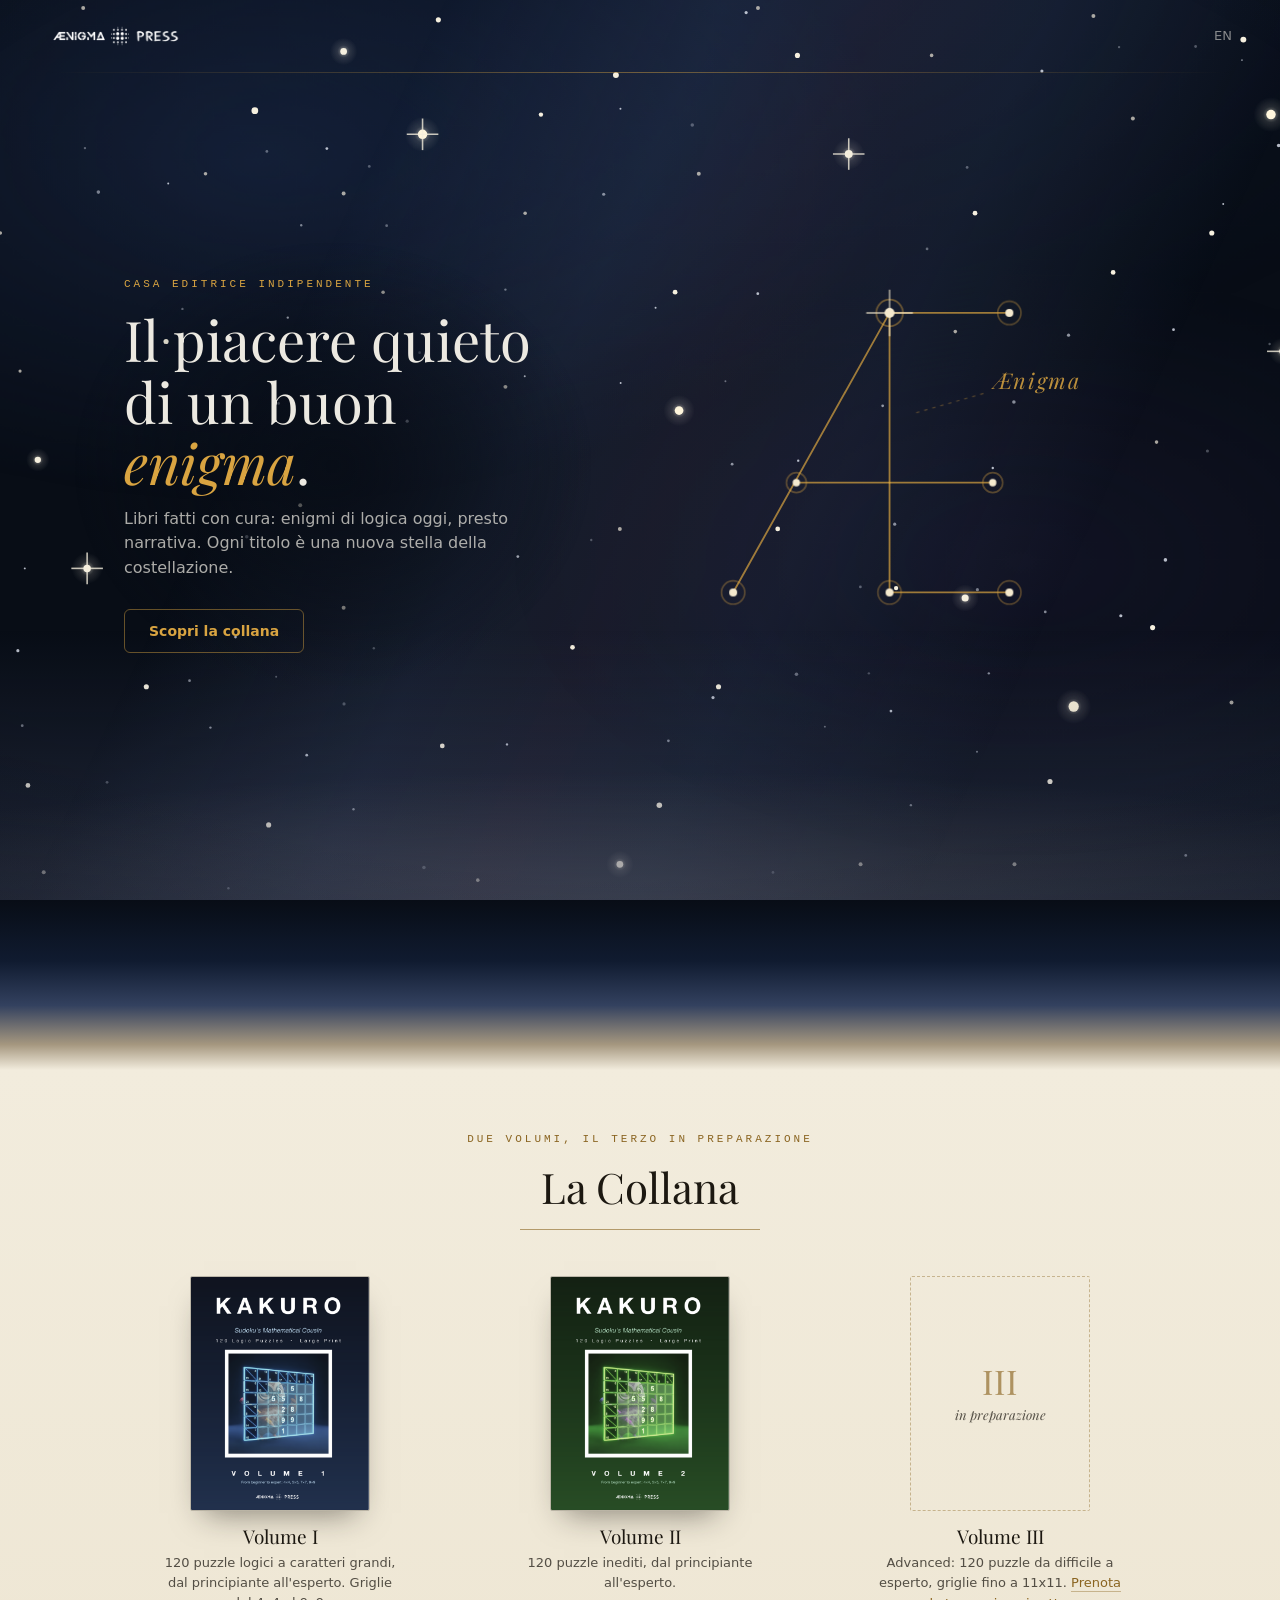
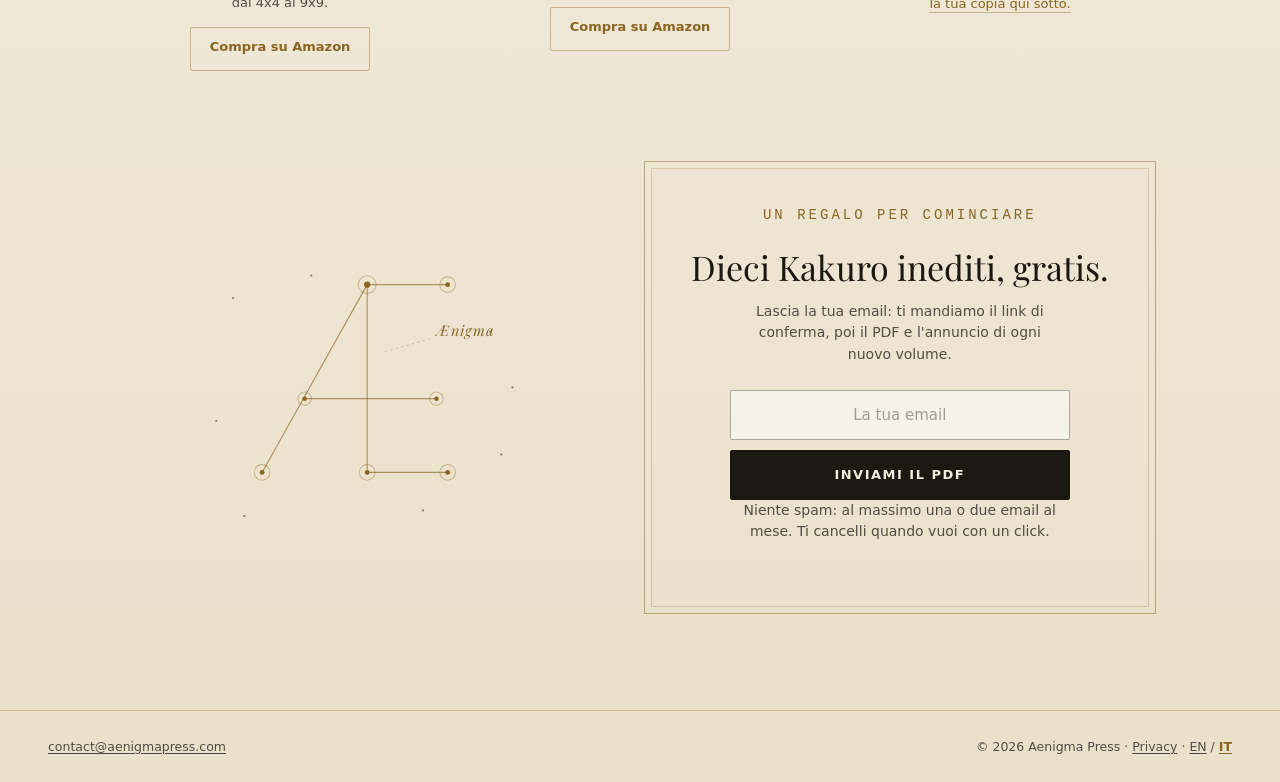
==== commit 7035440a: "feat: planetario hero (parallax sky, meteors, celestial rotation) Evolve the night hero into "Planet" ====
--- a/it/index.html
+++ b/it/index.html
@@ -10,26 +10,345 @@
 </head>
 <body>
 
-<header class="site-head">
-  <img src="../assets/img/logo.png" alt="Aenigma Press">
-  <a class="head-lang" href="/" aria-label="English">EN</a>
-</header>
-<div class="head-rule"></div>
-
-<!-- 1. the night: the constellation is the hero -->
+<div class="site-top">
+  <header class="site-head">
+    <img src="../assets/img/logo.png" alt="Aenigma Press">
+    <a class="head-lang" href="/" aria-label="English">EN</a>
+  </header>
+  <div class="head-rule"></div>
+</div>
+
+<!-- 1. la notte: la costellazione è la protagonista -->
 <section class="heaven">
-  <svg class="starfield" viewBox="0 0 800 520" preserveAspectRatio="xMidYMid slice" aria-hidden="true">
+
+  <div class="nebula" aria-hidden="true"></div>
+
+  <div class="veil" aria-hidden="true"></div>
+
+  <div class="plx plx--far" aria-hidden="true">
+  <svg viewBox="0 0 800 520" preserveAspectRatio="xMidYMid slice">
+    <g class="rotg">
+      <circle class="fs t2" cx="437.2" cy="385.5" r="0.8"/><circle class="fs t3" cx="1171.2" cy="331.4" r="0.5"/>
+      <circle class="fs" opacity="0.73" cx="446.9" cy="267.2" r="0.7"/>
+      <circle class="fs" opacity="0.69" cx="605.6" cy="342.1" r="0.7"/>
+      <circle class="fs" opacity="0.56" cx="752.7" cy="230.5" r="0.7"/>
+      <circle class="fs t4" cx="1055.2" cy="332.9" r="0.6"/><circle class="fs t1" cx="192.1" cy="-254.8" r="0.5"/>
+      <circle class="fs" opacity="0.68" cx="166.1" cy="-67.3" r="0.6"/>
+      <circle class="fs" opacity="0.55" cx="493.9" cy="400.2" r="0.5"/>
+      <circle class="fs" opacity="0.45" cx="82.6" cy="-88.0" r="0.8"/>
+      <circle class="fs t2" cx="787.3" cy="628.7" r="0.8"/><circle class="fs t3" cx="643.9" cy="344.0" r="0.8"/>
+      <circle class="fs" opacity="0.4" cx="719.3" cy="206.3" r="0.6"/>
+      <circle class="fs" opacity="0.45" cx="44.8" cy="151.6" r="0.9"/>
+      <circle class="fs" opacity="0.37" cx="347.9" cy="637.5" r="0.7"/>
+      <circle class="fs t4" cx="332.8" cy="409.2" r="0.6"/><circle class="fs t1" cx="450.0" cy="-191.4" r="0.7"/>
+      <circle class="fs" opacity="0.5" cx="405.6" cy="612.7" r="0.6"/>
+      <circle class="fs" opacity="0.69" cx="511.2" cy="-236.1" r="0.5"/>
+      <circle class="fs" opacity="0.66" cx="896.9" cy="448.8" r="0.9"/>
+      <circle class="fs t2" cx="186.7" cy="711.7" r="0.7"/><circle class="fs t3" cx="1120.3" cy="280.9" r="0.9"/>
+      <circle class="fs" opacity="0.73" cx="-26.5" cy="-84.0" r="0.9"/>
+      <circle class="fs" opacity="0.67" cx="330.2" cy="682.7" r="0.7"/>
+      <circle class="fs" opacity="0.47" cx="-70.8" cy="153.2" r="0.5"/>
+      <circle class="fs t4" cx="928.0" cy="-440.1" r="0.7"/><circle class="fs t1" cx="501.1" cy="-30.3" r="0.8"/>
+      <circle class="fs" opacity="0.6" cx="389.4" cy="-402.3" r="0.8"/>
+      <circle class="fs" opacity="0.55" cx="724.6" cy="-199.2" r="0.7"/>
+      <circle class="fs" opacity="0.7" cx="875.8" cy="-131.3" r="0.7"/>
+      <circle class="fs t2" cx="220.2" cy="575.5" r="0.7"/><circle class="fs t3" cx="1137.4" cy="364.3" r="0.6"/>
+      <circle class="fs" opacity="0.59" cx="527.4" cy="-304.6" r="0.9"/>
+      <circle class="fs" opacity="0.47" cx="271.8" cy="146.3" r="0.7"/>
+      <circle class="fs" opacity="0.64" cx="-72.5" cy="-63.0" r="0.9"/>
+      <circle class="fs t4" cx="84.9" cy="361.7" r="0.8"/><circle class="fs t1" cx="195.2" cy="354.8" r="0.7"/>
+      <circle class="fs" opacity="0.78" cx="824.9" cy="67.9" r="0.6"/>
+      <circle class="fs" opacity="0.45" cx="893.3" cy="606.7" r="0.5"/>
+      <circle class="fs" opacity="0.75" cx="20.0" cy="191.2" r="0.6"/>
+      <circle class="fs t2" cx="21.1" cy="21.0" r="0.6"/><circle class="fs t3" cx="1122.0" cy="-30.6" r="0.7"/>
+      <circle class="fs" opacity="0.36" cx="529.4" cy="-336.6" r="0.9"/>
+      <circle class="fs" opacity="0.47" cx="683.7" cy="-509.2" r="0.9"/>
+      <circle class="fs" opacity="0.46" cx="144.7" cy="-22.3" r="0.7"/>
+      <circle class="fs t4" cx="1007.9" cy="480.9" r="0.5"/><circle class="fs t1" cx="815.7" cy="793.1" r="0.7"/>
+      <circle class="fs" opacity="0.68" cx="775.8" cy="491.1" r="0.5"/>
+      <circle class="fs" opacity="0.78" cx="985.7" cy="459.2" r="0.7"/>
+      <circle class="fs" opacity="0.69" cx="902.5" cy="393.7" r="0.5"/>
+      <circle class="fs t2" cx="851.3" cy="277.8" r="0.7"/><circle class="fs t3" cx="771.3" cy="425.3" r="0.6"/>
+      <circle class="fs" opacity="0.5" cx="170.4" cy="-151.7" r="0.5"/>
+      <circle class="fs" opacity="0.75" cx="970.2" cy="-432.6" r="0.7"/>
+      <circle class="fs" opacity="0.5" cx="168.3" cy="188.5" r="0.6"/>
+      <circle class="fs t4" cx="500.4" cy="780.7" r="0.6"/><circle class="fs t1" cx="241.5" cy="107.2" r="0.7"/>
+      <circle class="fs" opacity="0.46" cx="180.8" cy="588.2" r="0.5"/>
+      <circle class="fs" opacity="0.76" cx="579.7" cy="-245.4" r="0.8"/>
+      <circle class="fs" opacity="0.63" cx="945.3" cy="-306.4" r="0.6"/>
+      <circle class="fs t2" cx="-109.1" cy="62.3" r="0.6"/><circle class="fs t3" cx="630.9" cy="-370.9" r="0.9"/>
+      <circle class="fs" opacity="0.66" cx="-3.8" cy="130.4" r="0.7"/>
+      <circle class="fs" opacity="0.65" cx="824.4" cy="-509.7" r="0.9"/>
+      <circle class="fs" opacity="0.79" cx="676.8" cy="465.5" r="0.7"/>
+      <circle class="fs t4" cx="538.6" cy="-195.9" r="0.7"/><circle class="fs t1" cx="-43.6" cy="167.4" r="0.5"/>
+      <circle class="fs" opacity="0.56" cx="681.1" cy="-330.3" r="0.6"/>
+      <circle class="fs" opacity="0.73" cx="315.8" cy="-506.6" r="0.7"/>
+      <circle class="fs" opacity="0.66" cx="776.2" cy="-420.8" r="0.6"/>
+      <circle class="fs t2" cx="969.8" cy="20.9" r="0.6"/><circle class="fs t3" cx="948.1" cy="430.1" r="0.6"/>
+      <circle class="fs" opacity="0.74" cx="717.9" cy="675.5" r="0.7"/>
+      <circle class="fs" opacity="0.55" cx="823.4" cy="-272.5" r="0.8"/>
+      <circle class="fs" opacity="0.68" cx="244.3" cy="610.8" r="0.9"/>
+      <circle class="fs t4" cx="200.9" cy="-430.5" r="0.9"/><circle class="fs t1" cx="484.4" cy="-166.3" r="0.6"/>
+      <circle class="fs" opacity="0.61" cx="44.3" cy="367.3" r="0.5"/>
+      <circle class="fs" opacity="0.49" cx="778.7" cy="-521.4" r="0.7"/>
+      <circle class="fs" opacity="0.45" cx="-33.1" cy="279.8" r="0.5"/>
+      <circle class="fs t2" cx="514.0" cy="-147.8" r="0.6"/><circle class="fs t3" cx="1095.1" cy="233.6" r="0.7"/>
+      <circle class="fs" opacity="0.63" cx="653.9" cy="-113.4" r="0.9"/>
+      <circle class="fs" opacity="0.39" cx="817.8" cy="33.2" r="0.7"/>
+      <circle class="fs" opacity="0.76" cx="617.4" cy="201.8" r="0.8"/>
+      <circle class="fs t4" cx="257.7" cy="-274.3" r="0.6"/><circle class="fs t1" cx="-43.6" cy="406.6" r="0.9"/>
+      <circle class="fs" opacity="0.42" cx="643.0" cy="55.8" r="0.6"/>
+      <circle class="fs" opacity="0.36" cx="467.6" cy="474.1" r="0.7"/>
+      <circle class="fs" opacity="0.4" cx="320.4" cy="603.1" r="0.9"/>
+      <circle class="fs t2" cx="1018.2" cy="634.6" r="0.6"/><circle class="fs t3" cx="1020.5" cy="-204.8" r="0.9"/>
+      <circle class="fs" opacity="0.77" cx="938.0" cy="-119.3" r="0.7"/>
+      <circle class="fs" opacity="0.51" cx="747.6" cy="341.7" r="0.7"/>
+      <circle class="fs" opacity="0.41" cx="1025.6" cy="195.0" r="0.6"/>
+      <circle class="fs t4" cx="76.7" cy="-252.5" r="0.6"/><circle class="fs t1" cx="788.0" cy="569.6" r="0.8"/>
+      <circle class="fs" opacity="0.36" cx="687.8" cy="260.5" r="0.8"/>
+      <circle class="fs" opacity="0.37" cx="36.8" cy="79.4" r="0.9"/>
+      <circle class="fs" opacity="0.66" cx="849.6" cy="248.0" r="0.5"/>
+      <circle class="fs t2" cx="961.2" cy="-105.9" r="0.7"/><circle class="fs t3" cx="1102.6" cy="48.3" r="0.6"/>
+      <circle class="fs" opacity="0.64" cx="392.6" cy="-304.9" r="0.7"/>
+      <circle class="fs" opacity="0.66" cx="737.6" cy="-331.3" r="0.6"/>
+      <circle class="fs" opacity="0.68" cx="352.4" cy="-488.3" r="0.6"/>
+      <circle class="fs t4" cx="1150.7" cy="-171.4" r="0.6"/><circle class="fs t1" cx="700.2" cy="-81.0" r="0.5"/>
+      <circle class="fs" opacity="0.38" cx="250.2" cy="388.7" r="0.8"/>
+      <circle class="fs" opacity="0.62" cx="571.2" cy="330.8" r="0.8"/>
+      <circle class="fs" opacity="0.51" cx="479.5" cy="373.7" r="0.9"/>
+      <circle class="fs t2" cx="897.9" cy="633.5" r="0.8"/><circle class="fs t3" cx="874.5" cy="507.1" r="0.8"/>
+      <circle class="fs" opacity="0.72" cx="-140.9" cy="196.2" r="0.9"/>
+      <circle class="fs" opacity="0.72" cx="657.7" cy="725.9" r="0.7"/>
+      <circle class="fs" opacity="0.75" cx="182.5" cy="400.7" r="0.6"/>
+      <circle class="fs t4" cx="1082.1" cy="204.2" r="0.7"/><circle class="fs t1" cx="432.9" cy="-279.3" r="0.7"/>
+      <circle class="fs" opacity="0.38" cx="199.9" cy="-215.3" r="0.5"/>
+      <circle class="fs" opacity="0.74" cx="1074.1" cy="581.0" r="0.6"/>
+      <circle class="fs" opacity="0.76" cx="785.2" cy="99.5" r="0.6"/>
+      <circle class="fs t2" cx="467.6" cy="806.3" r="0.6"/><circle class="fs t3" cx="527.4" cy="392.3" r="0.7"/>
+      <circle class="fs" opacity="0.77" cx="900.3" cy="-331.0" r="0.6"/>
+      <circle class="fs" opacity="0.4" cx="130.1" cy="428.4" r="0.7"/>
+      <circle class="fs" opacity="0.44" cx="25.7" cy="-113.8" r="0.5"/>
+      <circle class="fs t4" cx="445.2" cy="761.5" r="0.6"/><circle class="fs t1" cx="390.4" cy="226.0" r="0.5"/>
+      <circle class="fs" opacity="0.4" cx="139.9" cy="-333.2" r="0.5"/>
+      <circle class="fs" opacity="0.37" cx="300.8" cy="-69.5" r="0.6"/>
+      <circle class="fs" opacity="0.73" cx="869.8" cy="-221.5" r="0.6"/>
+      <circle class="fs t2" cx="1016.5" cy="123.7" r="0.6"/><circle class="fs t3" cx="454.0" cy="38.3" r="0.8"/>
+      <circle class="fs" opacity="0.72" cx="577.0" cy="373.2" r="0.6"/>
+      <circle class="fs" opacity="0.64" cx="537.5" cy="440.0" r="0.6"/>
+      <circle class="fs" opacity="0.72" cx="689.2" cy="593.8" r="0.8"/>
+      <circle class="fs t4" cx="742.2" cy="514.3" r="0.5"/><circle class="fs t1" cx="695.8" cy="135.3" r="0.5"/>
+      <circle class="fs" opacity="0.63" cx="504.3" cy="-381.7" r="0.6"/>
+      <circle class="fs" opacity="0.48" cx="211.1" cy="108.7" r="0.7"/>
+      <circle class="fs" opacity="0.39" cx="1062.2" cy="536.1" r="0.7"/>
+      <circle class="fs t2" cx="270.6" cy="-294.7" r="0.7"/><circle class="fs t3" cx="945.3" cy="67.3" r="0.6"/>
+      <circle class="fs" opacity="0.39" cx="971.2" cy="94.4" r="0.9"/>
+      <circle class="fs" opacity="0.69" cx="1004.8" cy="-267.7" r="0.6"/>
+      <circle class="fs" opacity="0.44" cx="215.8" cy="374.9" r="0.5"/>
+      <circle class="fs t4" cx="603.9" cy="67.9" r="0.8"/><circle class="fs t1" cx="666.5" cy="315.7" r="0.9"/>
+      <circle class="fs" opacity="0.49" cx="191.6" cy="482.1" r="0.6"/>
+      <circle class="fs" opacity="0.54" cx="81.5" cy="-202.1" r="0.5"/>
+      <circle class="fs" opacity="0.36" cx="288.5" cy="210.7" r="0.7"/>
+      <circle class="fs t2" cx="986.4" cy="149.7" r="0.6"/><circle class="fs t3" cx="1075.0" cy="50.5" r="0.6"/>
+      <circle class="fs" opacity="0.47" cx="1208.4" cy="282.6" r="0.6"/>
+      <circle class="fs" opacity="0.48" cx="545.7" cy="158.1" r="0.7"/>
+      <circle class="fs" opacity="0.67" cx="882.6" cy="327.8" r="0.8"/>
+      <circle class="fs t4" cx="712.2" cy="618.5" r="0.5"/><circle class="fs t1" cx="1097.6" cy="485.2" r="0.6"/>
+      <circle class="fs" opacity="0.52" cx="443.5" cy="225.2" r="0.5"/>
+      <circle class="fs" opacity="0.49" cx="387.9" cy="673.8" r="0.5"/>
+      <circle class="fs" opacity="0.78" cx="118.4" cy="-123.3" r="0.9"/>
+      <circle class="fs t2" cx="934.5" cy="692.9" r="0.9"/><circle class="fs t3" cx="879.8" cy="-163.8" r="0.6"/>
+      <circle class="fs" opacity="0.58" cx="469.0" cy="-348.4" r="0.6"/>
+      <circle class="fs" opacity="0.73" cx="468.4" cy="-419.4" r="0.5"/>
+      <circle class="fs" opacity="0.63" cx="830.8" cy="-392.7" r="0.7"/>
+      <circle class="fs t4" cx="138.2" cy="-294.3" r="0.9"/><circle class="fs t1" cx="-113.8" cy="116.5" r="0.9"/>
+      <circle class="fs" opacity="0.36" cx="-85.6" cy="122.3" r="0.9"/>
+      <circle class="fs" opacity="0.54" cx="1142.6" cy="199.1" r="0.9"/>
+      <circle class="fs" opacity="0.55" cx="812.9" cy="190.2" r="0.6"/>
+      <circle class="fs t2" cx="408.1" cy="187.9" r="0.5"/><circle class="fs t3" cx="150.9" cy="-275.5" r="0.7"/>
+      <circle class="fs" opacity="0.7" cx="518.6" cy="616.0" r="0.5"/>
+      <circle class="fs" opacity="0.51" cx="554.5" cy="-361.2" r="0.7"/>
+      <circle class="fs" opacity="0.67" cx="989.4" cy="419.9" r="0.8"/>
+      <circle class="fs t4" cx="885.1" cy="304.2" r="0.8"/><circle class="fs t1" cx="573.7" cy="-199.2" r="0.8"/>
+      <circle class="fs" opacity="0.59" cx="1051.0" cy="64.6" r="0.7"/>
+      <circle class="fs" opacity="0.45" cx="1157.5" cy="452.7" r="0.6"/>
+      <circle class="fs" opacity="0.74" cx="619.1" cy="-412.0" r="0.8"/>
+      <circle class="fs t2" cx="734.7" cy="658.7" r="0.6"/><circle class="fs t3" cx="544.9" cy="749.1" r="0.6"/>
+      <circle class="fs" opacity="0.39" cx="373.1" cy="-38.1" r="0.7"/>
+      <circle class="fs" opacity="0.72" cx="900.1" cy="276.3" r="0.8"/>
+      <circle class="fs" opacity="0.43" cx="827.4" cy="333.0" r="0.7"/>
+      <circle class="fs t4" cx="431.0" cy="631.3" r="0.7"/><circle class="fs t1" cx="1083.2" cy="118.0" r="0.6"/>
+      <circle class="fs" opacity="0.35" cx="1237.4" cy="46.3" r="0.5"/>
+      <circle class="fs" opacity="0.44" cx="511.9" cy="329.4" r="0.7"/>
+      <circle class="fs" opacity="0.69" cx="1024.3" cy="45.7" r="0.6"/>
+      <circle class="fs t2" cx="47.3" cy="581.5" r="0.6"/><circle class="fs t3" cx="554.3" cy="-221.6" r="0.6"/>
+      <circle class="fs" opacity="0.79" cx="990.5" cy="613.7" r="0.7"/>
+      <circle class="fs" opacity="0.35" cx="516.2" cy="373.2" r="0.6"/>
+      <circle class="fs" opacity="0.57" cx="638.1" cy="805.1" r="0.7"/>
+      <circle class="fs t4" cx="338.3" cy="314.0" r="0.7"/><circle class="fs t1" cx="372.5" cy="-269.1" r="0.8"/>
+      <circle class="fs" opacity="0.57" cx="822.8" cy="460.5" r="0.6"/>
+      <circle class="fs" opacity="0.71" cx="855.0" cy="420.2" r="0.6"/>
+      <circle class="fs" opacity="0.43" cx="563.0" cy="-507.4" r="0.5"/>
+      <circle class="fs t2" cx="850.6" cy="24.7" r="0.5"/><circle class="fs t3" cx="870.0" cy="-80.6" r="0.6"/>
+      <circle class="fs" opacity="0.57" cx="965.2" cy="315.3" r="0.9"/>
+      <circle class="fs" opacity="0.51" cx="200.4" cy="-85.6" r="0.7"/>
+      <circle class="fs" opacity="0.72" cx="529.3" cy="297.6" r="0.8"/>
+      <circle class="fs t4" cx="408.3" cy="806.6" r="0.6"/><circle class="fs t1" cx="311.0" cy="709.4" r="0.9"/>
+      <circle class="fs" opacity="0.47" cx="1199.6" cy="-40.7" r="0.9"/>
+      <circle class="fs" opacity="0.77" cx="592.7" cy="-305.8" r="0.7"/>
+      <circle class="fs" opacity="0.48" cx="-11.1" cy="-42.5" r="0.5"/>
+      <circle class="fs t2" cx="974.0" cy="-43.9" r="0.7"/><circle class="fs t3" cx="569.5" cy="-427.3" r="0.6"/>
+      <circle class="fs" opacity="0.45" cx="-112.1" cy="201.1" r="0.7"/>
+      <circle class="fs" opacity="0.66" cx="898.4" cy="488.4" r="0.6"/>
+      <circle class="fs" opacity="0.57" cx="489.2" cy="490.3" r="0.8"/>
+      <circle class="fs t4" cx="916.5" cy="86.5" r="0.8"/><circle class="fs t1" cx="595.0" cy="630.0" r="0.8"/>
+      <circle class="fs" opacity="0.4" cx="729.8" cy="413.9" r="0.9"/>
+      <circle class="fs" opacity="0.64" cx="228.5" cy="146.1" r="0.6"/>
+      <circle class="fs" opacity="0.39" cx="758.2" cy="378.4" r="0.5"/>
+      <circle class="fs t2" cx="800.1" cy="609.0" r="0.6"/><circle class="fs t3" cx="584.5" cy="498.4" r="0.7"/>
+      <circle class="fs" opacity="0.7" cx="589.7" cy="235.7" r="0.9"/>
+      <circle class="fs" opacity="0.66" cx="171.9" cy="376.9" r="0.7"/>
+      <circle class="fs" opacity="0.7" cx="651.4" cy="495.9" r="0.9"/>
+      <circle class="fs t4" cx="805.6" cy="89.4" r="0.7"/><circle class="fs t1" cx="-57.7" cy="25.3" r="0.9"/>
+      <circle class="fs" opacity="0.63" cx="564.3" cy="586.8" r="0.7"/>
+      <circle class="fs" opacity="0.51" cx="200.9" cy="304.0" r="0.9"/>
+      <circle class="fs" opacity="0.53" cx="1143.1" cy="259.8" r="0.9"/>
+      <circle class="fs t2" cx="26.1" cy="230.5" r="0.5"/><circle class="fs t3" cx="1022.1" cy="-84.0" r="0.7"/>
+      <circle class="fs" opacity="0.53" cx="775.0" cy="315.7" r="0.7"/>
+      <circle class="fs" opacity="0.75" cx="941.0" cy="-409.4" r="0.5"/>
+      <circle class="fs" opacity="0.39" cx="426.7" cy="95.3" r="0.9"/>
+      <circle class="fs t4" cx="935.6" cy="518.6" r="0.5"/><circle class="fs t1" cx="322.2" cy="-168.6" r="0.6"/>
+      <circle class="fs" opacity="0.75" cx="-10.6" cy="376.6" r="0.5"/>
+      <circle class="fs" opacity="0.36" cx="1022.6" cy="358.9" r="0.7"/>
+      <circle class="fs" opacity="0.44" cx="566.0" cy="116.8" r="0.7"/>
+      <circle class="fs t2" cx="1108.6" cy="-4.8" r="0.6"/><circle class="fs t3" cx="221.7" cy="192.9" r="0.6"/>
+      <circle class="fs" opacity="0.47" cx="1005.9" cy="223.0" r="0.8"/>
+      <circle class="fs" opacity="0.76" cx="523.2" cy="237.6" r="0.7"/>
+      <circle class="fs" opacity="0.58" cx="986.1" cy="-236.4" r="0.5"/>
+      <circle class="fs t4" cx="533.7" cy="716.8" r="0.6"/><circle class="fs t1" cx="579.0" cy="269.1" r="0.6"/>
+      <circle class="fs" opacity="0.52" cx="475.9" cy="-277.0" r="0.7"/>
+      <circle class="fs" opacity="0.75" cx="762.2" cy="737.7" r="0.8"/>
+      <circle class="fs" opacity="0.46" cx="663.3" cy="-11.7" r="0.7"/>
+      <circle class="fs t2" cx="704.6" cy="-167.2" r="0.6"/><circle class="fs t3" cx="497.2" cy="803.5" r="0.5"/>
+      <circle class="fs" opacity="0.56" cx="1035.1" cy="-8.0" r="0.6"/>
+      <circle class="fs" opacity="0.59" cx="951.7" cy="-158.1" r="0.8"/>
+      <circle class="fs" opacity="0.69" cx="705.3" cy="62.4" r="0.5"/>
+      <circle class="fs t4" cx="35.1" cy="556.1" r="0.6"/><circle class="fs t1" cx="483.5" cy="-561.7" r="0.6"/>
+      <circle class="fs" opacity="0.69" cx="414.6" cy="407.4" r="0.7"/>
+      <circle class="fs" opacity="0.64" cx="557.1" cy="13.8" r="0.8"/>
+      <circle class="fs" opacity="0.51" cx="460.2" cy="-499.7" r="0.6"/>
+      <circle class="fs t2" cx="341.8" cy="222.6" r="0.5"/><circle class="fs t3" cx="482.0" cy="551.7" r="0.5"/>
+      <circle class="fs" opacity="0.5" cx="107.9" cy="563.8" r="0.6"/>
+      <circle class="fs" opacity="0.42" cx="763.2" cy="-278.0" r="0.5"/>
+      <circle class="fs" opacity="0.73" cx="103.8" cy="18.2" r="0.6"/>
+      <circle class="fs t4" cx="119.7" cy="644.2" r="0.5"/><circle class="fs t1" cx="321.8" cy="-119.1" r="0.8"/>
+      <circle class="fs" opacity="0.65" cx="574.9" cy="-1.7" r="0.5"/>
+      <circle class="fs" opacity="0.68" cx="-57.4" cy="281.9" r="0.5"/>
+      <circle class="fs" opacity="0.43" cx="890.7" cy="-104.9" r="0.6"/>
+      <circle class="fs t2" cx="208.8" cy="734.2" r="0.5"/><circle class="fs t3" cx="514.3" cy="736.6" r="0.6"/>
+      <circle class="fs" opacity="0.55" cx="902.6" cy="-36.6" r="0.8"/>
+      <circle class="fs" opacity="0.7" cx="584.0" cy="-536.2" r="0.8"/>
+      <circle class="fs" opacity="0.61" cx="730.5" cy="80.4" r="0.9"/>
+      <circle class="fs t4" cx="1225.0" cy="-45.2" r="0.7"/><circle class="fs t1" cx="727.2" cy="-514.5" r="0.9"/>
+      <circle class="fs" opacity="0.41" cx="-120.3" cy="167.9" r="0.6"/>
+      <circle class="fs" opacity="0.56" cx="1240.9" cy="177.3" r="0.6"/>
+      <circle class="fs" opacity="0.75" cx="834.2" cy="-417.5" r="0.7"/>
+      <circle class="fs t2" cx="617.0" cy="793.4" r="0.7"/><circle class="fs t3" cx="156.0" cy="617.0" r="0.5"/>
+      <circle class="fs" opacity="0.46" cx="118.9" cy="107.0" r="0.6"/>
+      <circle class="fs" opacity="0.44" cx="1073.5" cy="250.9" r="0.6"/>
+      <circle class="fs" opacity="0.49" cx="805.6" cy="530.8" r="0.5"/>
+      <circle class="fs t4" cx="922.7" cy="112.2" r="0.5"/><circle class="fs t1" cx="1255.0" cy="89.4" r="0.6"/>
+      <circle class="fs" opacity="0.67" cx="605.2" cy="594.1" r="0.7"/>
+      <circle class="fs" opacity="0.73" cx="825.7" cy="-76.3" r="0.7"/>
+      <circle class="fs" opacity="0.42" cx="1029.2" cy="587.1" r="0.6"/>
+      <circle class="fs t2" cx="550.8" cy="500.5" r="0.7"/><circle class="fs t3" cx="204.1" cy="-50.7" r="0.7"/>
+      <circle class="fs" opacity="0.42" cx="-1.9" cy="46.3" r="0.5"/>
+      <circle class="fs" opacity="0.46" cx="158.4" cy="-437.7" r="0.5"/>
+      <circle class="fs" opacity="0.5" cx="1223.8" cy="158.7" r="0.6"/>
+      <circle class="fs t4" cx="930.8" cy="236.1" r="0.5"/><circle class="fs t1" cx="1080.5" cy="310.5" r="0.9"/>
+      <circle class="fs" opacity="0.58" cx="-30.6" cy="-200.3" r="0.6"/>
+      <circle class="fs" opacity="0.42" cx="263.0" cy="116.3" r="0.7"/>
+      <circle class="fs" opacity="0.5" cx="521.1" cy="762.1" r="0.5"/>
+      <circle class="fs t2" cx="319.6" cy="-85.6" r="0.6"/><circle class="fs t3" cx="480.4" cy="265.4" r="0.6"/>
+      <circle class="fs" opacity="0.44" cx="1147.4" cy="283.9" r="0.6"/>
+      <circle class="fs" opacity="0.79" cx="813.0" cy="-447.3" r="0.7"/>
+      <circle class="fs" opacity="0.68" cx="427.6" cy="-133.8" r="0.6"/>
+      <circle class="fs t4" cx="670.6" cy="199.0" r="0.7"/><circle class="fs t1" cx="390.3" cy="87.1" r="0.5"/>
+      <circle class="fs" opacity="0.4" cx="723.6" cy="-412.2" r="0.6"/>
+      <circle class="fs" opacity="0.78" cx="423.1" cy="-23.7" r="0.6"/>
+      <circle class="fs" opacity="0.4" cx="265.3" cy="360.5" r="0.6"/>
+      <circle class="fs t2" cx="334.4" cy="-257.3" r="0.5"/><circle class="fs t3" cx="275.5" cy="496.5" r="0.9"/>
+      <circle class="fs" opacity="0.52" cx="626.2" cy="-489.6" r="0.8"/>
+      <circle class="fs" opacity="0.79" cx="756.4" cy="710.2" r="0.6"/>
+      <circle class="fs" opacity="0.71" cx="995.1" cy="-26.0" r="0.6"/>
+      <circle class="fs t4" cx="-8.1" cy="435.1" r="0.7"/><circle class="fs t1" cx="596.8" cy="-112.1" r="0.5"/>
+      <circle class="fs" opacity="0.68" cx="23.7" cy="-40.0" r="0.7"/>
+      <circle class="fs" opacity="0.55" cx="1032.5" cy="435.8" r="0.6"/>
+      <circle class="fs" opacity="0.44" cx="536.6" cy="-151.9" r="0.6"/>
+      <circle class="fs t2" cx="454.0" cy="639.1" r="0.5"/><circle class="fs t3" cx="943.8" cy="452.6" r="0.9"/>
+      <circle class="fs" opacity="0.64" cx="725.9" cy="-471.9" r="0.6"/>
+      <circle class="fs" opacity="0.4" cx="1040.3" cy="630.3" r="0.7"/>
+      <circle class="fs" opacity="0.44" cx="422.4" cy="-430.0" r="0.6"/>
+      <circle class="fs t4" cx="144.1" cy="-364.9" r="0.7"/><circle class="fs t1" cx="23.4" cy="507.2" r="0.9"/>
+      <circle class="fs" opacity="0.52" cx="1221.3" cy="317.4" r="0.6"/>
+      <circle class="fs" opacity="0.37" cx="375.5" cy="305.6" r="0.6"/>
+      <circle class="fs" opacity="0.53" cx="1187.5" cy="23.1" r="0.6"/>
+      <circle class="fs t2" cx="1072.4" cy="275.3" r="0.9"/><circle class="fs t3" cx="288.9" cy="-370.0" r="0.6"/>
+      <circle class="fs" opacity="0.71" cx="964.2" cy="508.9" r="0.7"/>
+      <circle class="fs" opacity="0.66" cx="923.3" cy="-366.6" r="0.8"/>
+      <circle class="fs" opacity="0.58" cx="87.1" cy="399.7" r="0.7"/>
+      <circle class="fs t4" cx="231.3" cy="414.7" r="0.7"/><circle class="fs t1" cx="459.9" cy="180.8" r="0.7"/>
+      <circle class="fs" opacity="0.63" cx="1040.3" cy="98.1" r="0.7"/>
+      <circle class="fs" opacity="0.56" cx="332.0" cy="178.7" r="0.6"/>
+      <circle class="fs" opacity="0.41" cx="290.7" cy="471.6" r="0.9"/>
+      <circle class="fs t2" cx="88.4" cy="320.0" r="0.5"/><circle class="fs t3" cx="523.0" cy="-56.4" r="0.9"/>
+      <circle class="fs" opacity="0.62" cx="125.7" cy="129.3" r="0.9"/>
+      <circle class="fs" opacity="0.53" cx="1164.5" cy="125.3" r="0.9"/>
+      <circle class="fs" opacity="0.68" cx="845.5" cy="-109.5" r="0.9"/>
+      <circle class="fs t4" cx="808.1" cy="-4.6" r="0.9"/><circle class="fs t1" cx="499.9" cy="-186.9" r="0.9"/>
+      <circle class="fs" opacity="0.76" cx="196.0" cy="635.2" r="0.6"/>
+      <circle class="fs" opacity="0.54" cx="312.3" cy="635.1" r="0.9"/>
+      <circle class="fs" opacity="0.61" cx="217.0" cy="236.4" r="0.7"/>
+      <circle class="fs t2" cx="161.1" cy="124.9" r="0.5"/><circle class="fs t3" cx="701.6" cy="566.0" r="0.8"/>
+      <circle class="fs" opacity="0.69" cx="1096.8" cy="-86.7" r="0.7"/>
+      <circle class="fs" opacity="0.54" cx="866.0" cy="686.3" r="0.5"/>
+      <circle class="fs" opacity="0.45" cx="997.0" cy="-400.0" r="0.7"/>
+      <circle class="fs t4" cx="53.8" cy="-42.9" r="0.5"/><circle class="fs t1" cx="553.4" cy="657.2" r="0.9"/>
+      <circle class="fs" opacity="0.67" cx="63.1" cy="529.2" r="0.6"/>
+      <circle class="fs" opacity="0.75" cx="255.0" cy="442.1" r="0.6"/>
+      <circle class="fs" opacity="0.7" cx="282.2" cy="245.4" r="0.8"/>
+      <circle class="fs t2" cx="931.4" cy="39.6" r="0.7"/><circle class="fs t3" cx="1098.3" cy="85.9" r="0.8"/>
+      <circle class="fs" opacity="0.67" cx="1039.8" cy="-228.7" r="0.8"/>
+      <circle class="fs" opacity="0.73" cx="213.5" cy="-169.6" r="0.7"/>
+      <circle class="fs" opacity="0.66" cx="204.6" cy="-19.4" r="0.7"/>
+      <circle class="fs t4" cx="90.7" cy="-132.0" r="0.6"/><circle class="fs t1" cx="130.9" cy="619.2" r="0.6"/>
+      <circle class="fs" opacity="0.64" cx="571.0" cy="412.9" r="0.5"/>
+      <circle class="fs" opacity="0.55" cx="807.6" cy="244.7" r="0.8"/>
+      <circle class="fs" opacity="0.49" cx="649.9" cy="-299.0" r="0.6"/>
+      <circle class="fs t2" cx="723.9" cy="105.7" r="0.9"/><circle class="fs t3" cx="173.4" cy="-19.7" r="0.8"/>
+      <circle class="fs" opacity="0.63" cx="66.9" cy="85.3" r="0.6"/>
+      <circle class="fs" opacity="0.39" cx="681.8" cy="55.5" r="0.7"/>
+      <circle class="fs" opacity="0.54" cx="860.7" cy="188.1" r="0.6"/>
+      <circle class="fs t4" cx="1083.0" cy="180.7" r="0.6"/><circle class="fs t1" cx="168.4" cy="-176.1" r="0.8"/>
+      <circle class="fs" opacity="0.7" cx="381.8" cy="130.4" r="0.8"/>
+      <circle class="fs" opacity="0.67" cx="1195.8" cy="339.9" r="0.9"/>
+      <circle class="fs" opacity="0.63" cx="46.4" cy="211.7" r="0.7"/>
+    </g>
+  </svg>
+  </div>
+
+  <div class="plx plx--mid" aria-hidden="true">
+  <svg viewBox="0 0 800 520" preserveAspectRatio="xMidYMid slice">
     <circle class="st f1" cx="42" cy="64" r="1.4"/><circle class="st f3 dim" cx="118" cy="36" r="1"/>
     <circle class="st f2" cx="205" cy="88" r="1.7"/><circle class="st f4 dim" cx="76" cy="150" r=".9"/>
     <circle class="st f5" cx="160" cy="205" r="1.3"/><circle class="st f2 dim slow" cx="30" cy="260" r="1.1"/>
-    <circle class="st f1 slow" cx="120" cy="320" r="1.5"/><circle class="st f3" cx="228" cy="288" r="1"/>
+    <circle class="st f3" cx="228" cy="288" r="1"/>
     <circle class="st f4" cx="298" cy="42" r="1.3"/><circle class="st f5 dim" cx="342" cy="140" r=".9"/>
     <circle class="st f1" cx="388" cy="70" r="1.5"/><circle class="st f2 dim slow" cx="332" cy="228" r="1"/>
     <circle class="st f3" cx="418" cy="180" r="1.2"/><circle class="st f6 dim" cx="460" cy="36" r="1"/>
-    <circle class="st f5 slow" cx="506" cy="110" r="1.7"/><circle class="st f1 dim" cx="548" cy="60" r=".9"/>
+    <circle class="st f1 dim" cx="548" cy="60" r=".9"/>
     <circle class="st f2" cx="600" cy="30" r="1.3"/><circle class="st f3 dim slow" cx="650" cy="92" r="1"/>
     <circle class="st f4" cx="706" cy="52" r="1.5"/><circle class="st f6 dim" cx="760" cy="120" r="1"/>
-    <circle class="st f1" cx="726" cy="210" r="1.3"/><circle class="st f2 dim" cx="662" cy="256" r=".9"/>
+    <circle class="st f2 dim" cx="662" cy="256" r=".9"/>
     <circle class="st f3 slow" cx="768" cy="320" r="1.4"/><circle class="st f4 dim" cx="700" cy="388" r="1"/>
     <circle class="st f5" cx="608" cy="428" r="1.3"/><circle class="st f6 dim slow" cx="512" cy="470" r="1"/>
     <circle class="st f2" cx="410" cy="440" r="1.4"/><circle class="st f3 dim" cx="318" cy="478" r=".9"/>
@@ -52,17 +371,43 @@
     <circle class="st f5" cx="90" cy="430" r="1.2"/><circle class="st f1 dim" cx="200" cy="500" r="1"/>
     <circle class="st f6" cx="360" cy="490" r="1.2"/><circle class="st f3 dim slow" cx="550" cy="510" r="1"/>
     <circle class="st f4" cx="680" cy="490" r="1.2"/><circle class="st f2 dim" cx="780" cy="500" r="1"/>
-    <circle class="pulse" cx="290" cy="100" r="2.4"/>
-    <circle class="pulse b2" cx="56" cy="468" r="2.8"/>
-    <circle class="pulse b3" cx="720" cy="90" r="2.4"/>
-    <circle class="pulse b2" cx="620" cy="390" r="2.6"/>
-    <circle class="pulse b3" cx="420" cy="240" r="2.2"/>
+  </svg>
+  </div>
+
+  <div class="meteors" aria-hidden="true"></div>
+
+  <div class="plx plx--near" aria-hidden="true">
+  <svg viewBox="0 0 800 520" preserveAspectRatio="xMidYMid slice">
+    <defs>
+      <radialGradient id="haloG">
+        <stop offset="0%" stop-color="rgba(246,240,223,.55)"/>
+        <stop offset="45%" stop-color="rgba(246,240,223,.12)"/>
+        <stop offset="100%" stop-color="rgba(246,240,223,0)"/>
+      </radialGradient>
+    </defs>
+    <circle class="n-halo" cx="290" cy="100" r="9"/><circle class="pulse" cx="290" cy="100" r="2.4"/>
+    <circle class="n-halo" cx="56" cy="468" r="10"/><circle class="pulse b2" cx="56" cy="468" r="2.8"/>
+    <circle class="n-halo" cx="720" cy="90" r="9"/><circle class="pulse b3" cx="720" cy="90" r="2.4"/>
+    <circle class="n-halo" cx="620" cy="390" r="9"/><circle class="pulse b2" cx="620" cy="390" r="2.6"/>
+    <circle class="n-halo" cx="420" cy="240" r="8"/><circle class="pulse b3" cx="420" cy="240" r="2.2"/>
+    <circle class="n-halo" cx="506" cy="110" r="8"/><circle class="st f5 slow" cx="506" cy="110" r="2"/>
+    <circle class="n-halo" cx="120" cy="320" r="8"/><circle class="st f1 slow" cx="120" cy="320" r="1.9"/>
+    <circle class="n-halo" cx="726" cy="210" r="7"/><circle class="st f3" cx="726" cy="210" r="1.8"/>
+    <circle class="n-halo" cx="250" cy="58" r="7"/><circle class="st f2" cx="250" cy="58" r="1.7"/>
+    <circle class="n-halo" cx="565" cy="335" r="7"/><circle class="st f4" cx="565" cy="335" r="1.8"/>
+    <circle class="n-halo" cx="95" cy="265" r="6"/><circle class="st f6" cx="95" cy="265" r="1.6"/>
+    <circle class="n-halo" cx="390" cy="470" r="7"/><circle class="st f2 slow" cx="390" cy="470" r="1.7"/>
+    <circle class="n-halo" cx="770" cy="260" r="6"/><circle class="st f5" cx="770" cy="260" r="1.6"/>
     <g class="gl f2"><line x1="506" y1="102" x2="506" y2="118"/><line x1="498" y1="110" x2="514" y2="110"/></g>
     <g class="gl f4"><line x1="120" y1="312" x2="120" y2="328"/><line x1="112" y1="320" x2="128" y2="320"/></g>
     <g class="gl f5"><line x1="726" y1="202" x2="726" y2="218"/><line x1="718" y1="210" x2="734" y2="210"/></g>
     <g class="gl f1"><line x1="290" y1="92" x2="290" y2="108"/><line x1="282" y1="100" x2="298" y2="100"/></g>
     <g class="gl f3"><line x1="56" y1="458" x2="56" y2="478"/><line x1="46" y1="468" x2="66" y2="468"/></g>
   </svg>
+  </div>
+
+  <div class="horizon" aria-hidden="true"></div>
+  <div class="vig" aria-hidden="true"></div>
 
   <div class="inner">
   <section class="hero">
@@ -87,8 +432,8 @@
 
     <div class="copy">
       <p class="eyebrow">Casa editrice indipendente</p>
-      <h1>Il piacere quieto<br>di un buon <em>enigma</em>.</h1>
-      <p class="sub">Libri fatti con cura: enigmi di logica oggi, presto narrativa. Ogni titolo &egrave; una nuova stella della costellazione.</p>
+      <h1>Il piacere quieto <br class="brk">di un buon <em>enigma</em>.</h1>
+      <p class="sub">Libri fatti con cura: enigmi di logica oggi, presto narrativa. Ogni titolo è una nuova stella della costellazione.</p>
       <a class="more" href="#collection">Scopri la collana</a>
     </div>
   </section>
@@ -149,7 +494,7 @@
     <p class="eyebrow">Un regalo per cominciare</p>
     <h2>Dieci Kakuro inediti, gratis.</h2>
     <p>Lascia la tua email: ti mandiamo il link di conferma, poi il PDF e l'annuncio di ogni nuovo volume.</p>
-    <form class="form" action="https://assets.mailerlite.com/jsonp/2497131/forms/192421754859160744/subscribe" method="post" target="_blank">
+    <form class="form" action="https://assets.mailerlite.com/jsonp/2497131/forms/192421754859160744/subscribe" method="post" target="_blank" rel="noopener">
       <input class="field" type="email" name="fields[email]" required placeholder="La tua email" aria-label="email" autocomplete="email">
       <input type="hidden" name="ml-submit" value="1">
       <input type="hidden" name="anticsrf" value="true">
@@ -165,5 +510,7 @@
   <span>&copy; 2026 Aenigma Press &middot; <a href="/it/privacy.html">Privacy</a> &middot; <span class="lang"><a href="/">EN</a> / <a href="/it/" aria-current="true">IT</a></span></span>
 </footer>
 
+<script defer src="../assets/hero.js"></script>
+
 </body>
 </html>
--- a/assets/style.css
+++ b/assets/style.css
@@ -41,6 +41,8 @@
   letter-spacing:3px;color:var(--gold);text-transform:uppercase}
 
 /* ---------- header (notte) ---------- */
+/* nelle home il wrapper galleggia trasparente sopra il cielo; privacy/404 non lo usano */
+.site-top{position:absolute;top:0;left:0;right:0;z-index:9}
 .site-head{display:flex;align-items:center;justify-content:space-between;
   padding:20px 24px;position:relative;z-index:2}
 .site-head img{height:20px;width:auto}
@@ -54,11 +56,44 @@
   .head-rule{margin:0 48px}
 }
 
-/* ---------- 1. the night: hero under the stars ---------- */
-.heaven{position:relative;overflow:hidden}
-.starfield{position:absolute;inset:0;width:100%;height:100%}
-.heaven .inner{position:relative;z-index:1}
-
+/* ---------- 1. the night: hero on the deep sky (Planetario) ---------- */
+/* three parallax planes (far/mid/near), moved by pointer + scroll via hero.js */
+.heaven{--px:0;--py:0;--sc:0px;
+  position:relative;overflow:hidden;min-height:100vh;min-height:100svh;
+  display:grid;grid-template-columns:minmax(0,1fr);align-items:center}
+
+@keyframes fadein{from{opacity:0}to{opacity:1}}
+
+/* nebula: slow blue veils that drift */
+.nebula{position:absolute;inset:-12%;pointer-events:none;
+  background:
+    radial-gradient(58% 44% at 26% 24%, rgba(38,58,102,.38), transparent 70%),
+    radial-gradient(46% 38% at 74% 60%, rgba(56,46,92,.20), transparent 70%),
+    radial-gradient(70% 55% at 55% 6%, rgba(24,42,78,.32), transparent 72%);
+  animation:fadein .8s ease-out both, neb 90s ease-in-out infinite alternate;
+  will-change:transform}
+@keyframes neb{from{transform:translate3d(-1.4%,-1%,0) scale(1)}
+  to{transform:translate3d(1.4%,1.2%,0) scale(1.06)}}
+
+/* star planes in parallax */
+.plx{position:absolute;inset:-7%;pointer-events:none;will-change:transform;
+  animation:fadein .8s ease-out both;
+  transform:translate3d(calc(var(--px)*var(--kx)),
+    calc(var(--py)*var(--ky) + var(--sc)*var(--ks)),0)}
+.plx svg{width:100%;height:100%}
+.plx--far {--kx:6px; --ky:4px; --ks:.45}
+.plx--mid {--kx:14px;--ky:9px; --ks:.28}
+.plx--near{--kx:26px;--ky:17px;--ks:.12}
+
+/* far field: many static stars, some breathe */
+.fs{fill:rgba(228,233,244,.8)}
+@keyframes twf{from{opacity:.3}to{opacity:.85}}
+.t1{animation:twf 9s -1s ease-in-out infinite alternate}
+.t2{animation:twf 9s -3.4s ease-in-out infinite alternate}
+.t3{animation:twf 9s -5.8s ease-in-out infinite alternate}
+.t4{animation:twf 9s -8.2s ease-in-out infinite alternate}
+
+/* mid field: the stars of the current sky */
 .st{fill:#f6f0df;animation:tw 7s ease-in-out infinite alternate}
 @keyframes tw{from{opacity:.2}to{opacity:1}}
 .f1{animation-delay:0s}.f2{animation-delay:1.2s}.f3{animation-delay:2.4s}
@@ -66,7 +101,8 @@
 .slow{animation-duration:9.5s}.dim{fill:rgba(244,238,221,.68)}
 .gl{stroke:rgba(244,238,221,.8);stroke-width:.8;animation:tw 8s ease-in-out infinite alternate}
 
-/* the pulsars: three heartbeats at load, then they join the quiet twinkle */
+/* near field: bright stars with a halo */
+.n-halo{fill:url(#haloG)}
 .pulse{fill:#fff6dd;transform-box:fill-box;transform-origin:center;
   animation:beat 1.7s ease-in-out 3, tw 8.5s ease-in-out 5.1s infinite alternate}
 @keyframes beat{0%{opacity:.35;transform:scale(1)}
@@ -74,19 +110,53 @@
   100%{opacity:.35;transform:scale(1)}}
 .b2{animation-delay:.4s,5.5s}.b3{animation-delay:.8s,5.9s}
 
-.hero{max-width:1080px;margin:0 auto;padding:36px 24px 96px;display:grid;gap:18px;align-items:center}
-@media(min-width:880px){.hero{grid-template-columns:1.02fr .98fr;padding-top:64px;gap:48px}
+/* shooting stars (spawned by hero.js) */
+.meteors{position:absolute;inset:0;pointer-events:none;overflow:hidden}
+.meteor{position:absolute;top:var(--t);left:var(--l);width:130px;height:1.6px;
+  border-radius:2px;opacity:0;transform-origin:0 50%;
+  background:linear-gradient(90deg,rgba(255,250,235,0) 0%,
+    rgba(217,164,65,.35) 55%,rgba(246,240,223,.95) 92%,#fff);
+  animation:shoot var(--d,.9s) ease-out forwards}
+@keyframes shoot{0%{opacity:0;transform:rotate(var(--a)) translateX(0)}
+  10%{opacity:1}
+  100%{opacity:0;transform:rotate(var(--a)) translateX(46vmin)}}
+@media(max-width:600px){.meteor{width:90px}}
+
+/* horizon: the promise of dawn */
+.horizon{position:absolute;left:0;right:0;bottom:0;height:26vh;pointer-events:none;
+  background:linear-gradient(to top, rgba(64,74,105,.32), rgba(64,74,105,0)),
+    radial-gradient(120% 90% at 50% 108%, rgba(165,151,127,.18), transparent 60%);
+  animation:breathe 26s ease-in-out infinite alternate}
+@keyframes breathe{from{opacity:.75}to{opacity:1}}
+
+/* vignette: the dark thickens at the edges */
+.vig{position:absolute;inset:0;pointer-events:none;
+  background:radial-gradient(120% 100% at 50% 42%, transparent 55%, rgba(4,7,12,.5) 100%)}
+
+.heaven .inner{position:relative;z-index:7;width:100%;min-width:0}
+.hero{max-width:var(--maxw);margin:0 auto;padding:104px 24px 72px;
+  display:grid;grid-template-columns:minmax(0,1fr);gap:18px;align-items:center;perspective:1000px}
+@media(min-width:880px){.hero{grid-template-columns:minmax(0,.85fr) minmax(0,1.15fr);gap:48px}
   .sky{order:2}}
-.sky{width:100%;max-width:470px;margin:0 auto;display:block;overflow:visible}
-
-.copy{text-align:center;animation:rise 1s ease-out .3s both;position:relative}
+.sky{width:100%;max-width:600px;min-width:0;margin:0 auto;display:block;overflow:visible;
+  will-change:transform;
+  transform:translate3d(calc(var(--px)*-10px),calc(var(--py)*-7px),0)
+    rotateX(calc(var(--py)*2.5deg)) rotateY(calc(var(--px)*-3deg))}
+
+.copy{text-align:center;position:relative;min-width:0}
 @media(min-width:880px){.copy{text-align:left}}
 @keyframes rise{from{opacity:0;transform:translateY(10px)}to{opacity:1;transform:none}}
 .copy::before{content:"";position:absolute;inset:-10% -12%;z-index:-1;
   background:radial-gradient(closest-side,rgba(8,13,22,.88),transparent)}
+.copy .eyebrow{animation:rise .9s ease-out .25s both}
+.copy h1{animation:rise .9s ease-out .45s both}
+.copy .sub{animation:rise .9s ease-out .6s both}
+.copy .more{animation:rise .9s ease-out .75s both}
 
 h1{margin:0 0 14px;font:400 clamp(38px,9vw,56px)/1.1 var(--serif)}
 h1 em{font-style:italic;color:var(--gold)}
+h1 .brk{display:none}
+@media(min-width:880px){h1 .brk{display:inline}}
 .sub{margin:0 auto 28px;max-width:38ch;color:var(--ivory-soft);font-size:16px}
 @media(min-width:880px){.sub{margin-left:0}}
 .more{display:inline-block;border:1px solid var(--gold-line);color:var(--gold);
@@ -99,16 +169,45 @@
 @keyframes draw{to{stroke-dashoffset:0}}
 .g1{animation-delay:.8s}.g2{animation-delay:1.5s}.g3{animation-delay:2.2s}
 .g4{animation-delay:2.7s}.g5{animation-delay:3.2s}.g6{animation-delay:3.7s}
-.vx,.vh{opacity:0;animation:pop 1s ease-out forwards}
-.vx{fill:#f4e9cf}.vh{fill:none}
+.vx,.vh{opacity:0}
+.vx{fill:#f4e9cf;animation:pop 1s ease-out forwards}
+.vh{fill:none;animation:pop 1s ease-out forwards, halo 7s ease-in-out infinite alternate}
 @keyframes pop{to{opacity:1}}
-.p1{animation-delay:.7s}.p2{animation-delay:1.4s}.p3{animation-delay:2.15s}
-.p4{animation-delay:2.65s}.p5{animation-delay:3.15s}.p6{animation-delay:3.65s}.p7{animation-delay:4.15s}
+@keyframes halo{from{opacity:1}to{opacity:.55}}
+.p1{animation-delay:.7s,6.2s}.p2{animation-delay:1.4s,6.4s}.p3{animation-delay:2.15s,6.6s}
+.p4{animation-delay:2.65s,6.8s}.p5{animation-delay:3.15s,7s}.p6{animation-delay:3.65s,7.2s}.p7{animation-delay:4.15s,7.4s}
 .glint2{stroke:rgba(244,233,207,.8);stroke-width:.8;opacity:0;animation:pop 1.2s ease-out 4.5s forwards}
 .tag{font:italic 400 13px var(--serif);fill:rgba(217,164,65,.85);letter-spacing:1px;
   opacity:0;animation:pop 1.4s ease-out 4.8s forwards}
 .tagrule{stroke:rgba(217,164,65,.35);stroke-width:.7;stroke-dasharray:2 3;
   opacity:0;animation:pop 1.4s ease-out 4.8s forwards}
+
+/* ---- Planetario: celestial rotation, galactic veil, star flares ---- */
+/* the far sky slowly turns around the constellation (desktop, fine pointer) */
+@media(min-width:880px) and (pointer:fine){
+  .rotg{transform-box:view-box;transform-origin:560px 140px;animation:cel 600s linear infinite}
+}
+@keyframes cel{to{transform:rotate(1turn)}}
+/* diagonal galactic veil */
+.veil{position:absolute;inset:-10%;pointer-events:none;
+  background:linear-gradient(115deg, transparent 30%, rgba(90,110,160,.17) 44%,
+    rgba(148,128,182,.12) 52%, rgba(90,110,160,.15) 60%, transparent 74%);
+  animation:fadein .8s ease-out both, veilsh 45s ease-in-out infinite alternate}
+@keyframes veilsh{from{opacity:.7;transform:translate3d(-1%,0,0)}
+  to{opacity:1;transform:translate3d(1%,.6%,0)}}
+/* random flares of the mid-field stars */
+.st.flare{animation:flare 1.5s ease-in-out;transform-box:fill-box;transform-origin:center}
+@keyframes flare{0%{opacity:.3;transform:scale(1)}45%{opacity:1;transform:scale(2.4)}
+  100%{opacity:.5;transform:scale(1)}}
+.meteor--big{width:190px;height:2.4px}
+@media(max-width:600px){.meteor--big{width:130px;height:2px}}
+/* the horizon a touch stronger */
+.horizon{height:30vh;
+  background:linear-gradient(to top, rgba(64,74,105,.42), rgba(64,74,105,0)),
+    radial-gradient(120% 90% at 50% 108%, rgba(165,151,127,.26), transparent 62%)}
+/* when the hero leaves the viewport, hero.js adds .asleep: everything pauses */
+.heaven.asleep .plx svg *,.heaven.asleep .rotg,.heaven.asleep .nebula,
+.heaven.asleep .veil,.heaven.asleep .horizon{animation-play-state:paused}
 
 /* ============ il giorno: pagine stampate ============ */
 .day{background:linear-gradient(var(--paper),var(--paper-2));color:var(--ink)}
@@ -184,9 +283,14 @@
   color:var(--bronze);padding:10px 18px;border-radius:2px;font:600 13px var(--sans)}
 .back:hover{background:rgba(138,100,32,.1);border-color:var(--bronze);color:var(--ink)}
 
+.day :focus-visible,.site-foot :focus-visible{outline-color:var(--bronze)}
+
 @media (prefers-reduced-motion:reduce){
+  html{scroll-behavior:auto}
   *{animation:none!important}
-  .copy,.vx,.vh,.glint2,.tag,.tagrule{opacity:1;transform:none}
-  .st,.gl,.pulse{opacity:.7}
+  .copy .eyebrow,.copy h1,.copy .sub,.copy .more,.vx,.vh,.glint2,.tag,.tagrule{opacity:1;transform:none}
+  .st,.gl,.pulse,.fs{opacity:.7}
   .seg{stroke-dashoffset:0!important}
-}
+  .plx,.sky,.nebula{transform:none!important}
+  .meteor{display:none}
+}
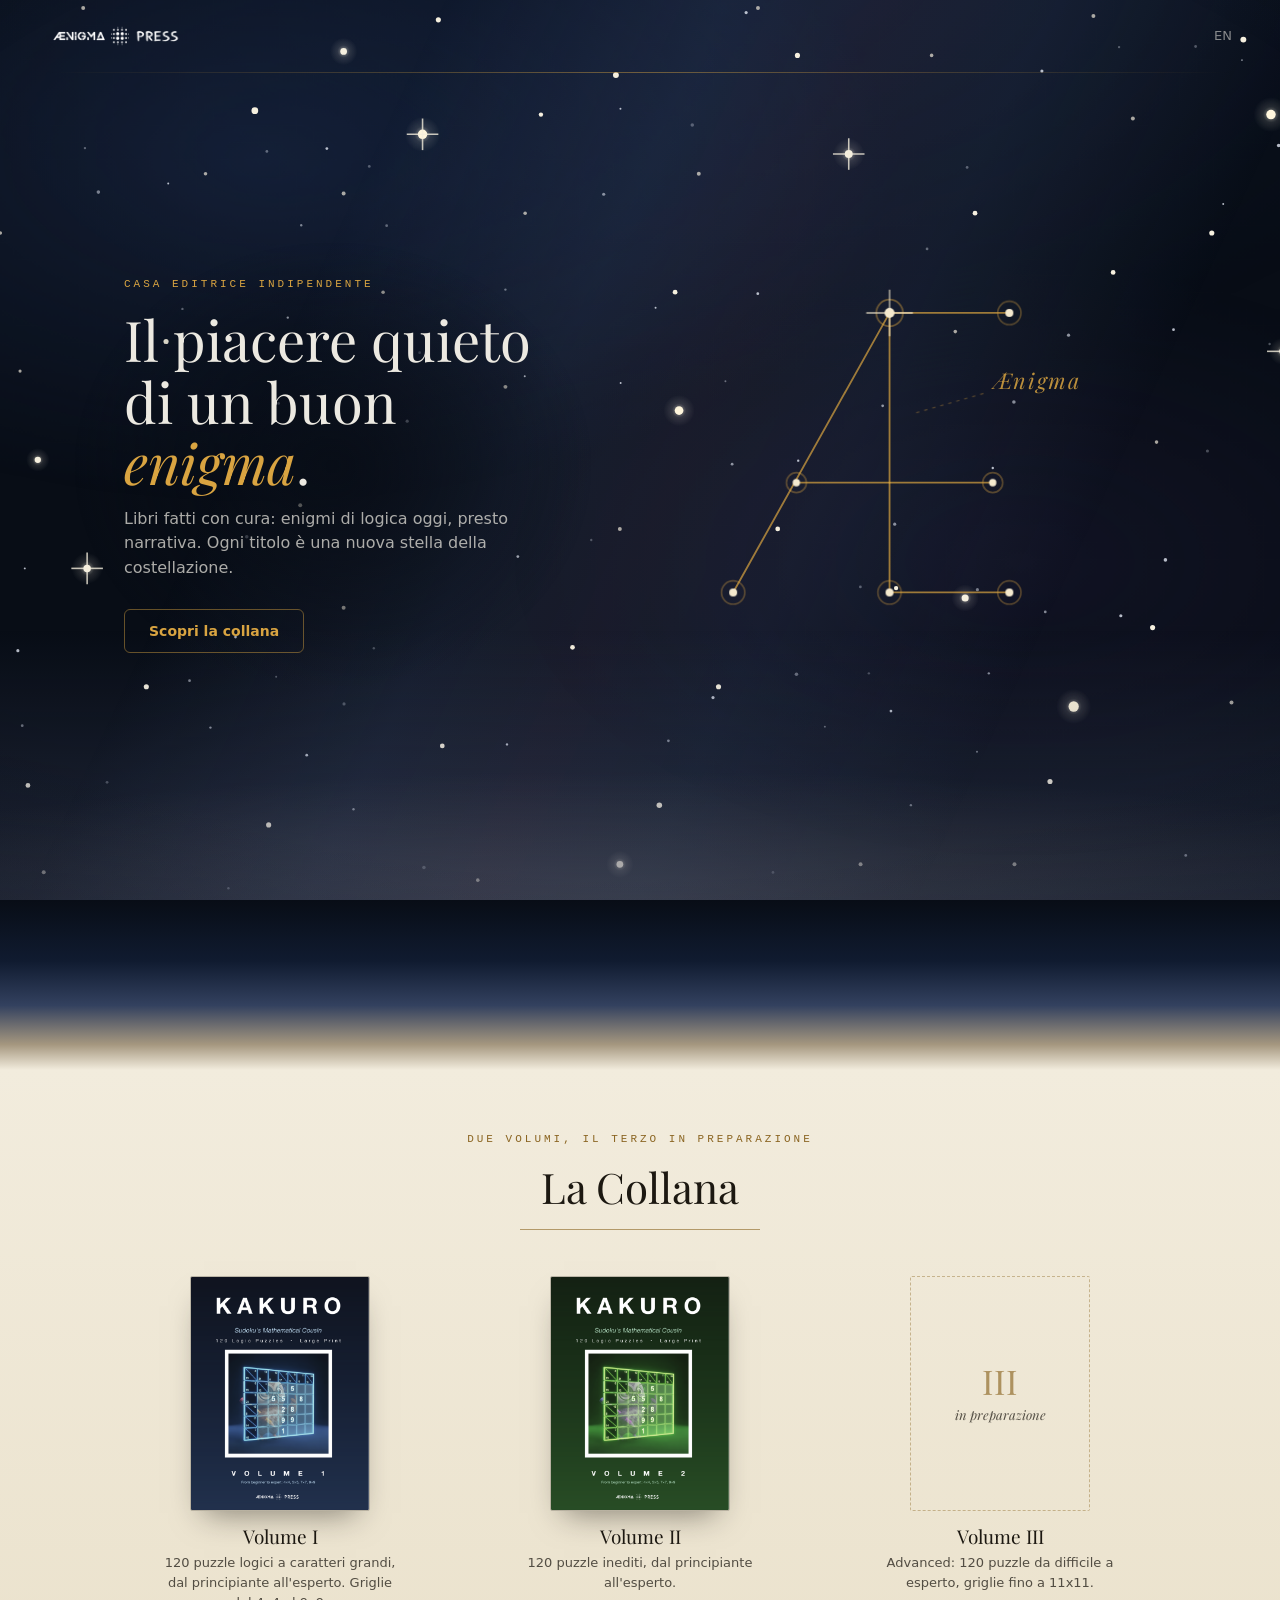
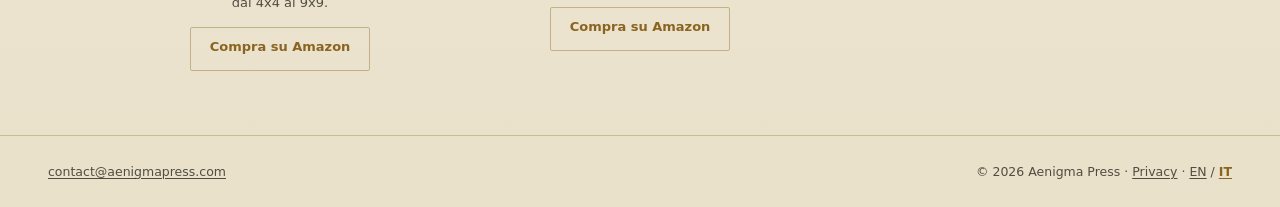
==== commit 0bfff58f: "feat: temporarily remove newsletter signup section The welcome chain is not ready yet (no gift PDF, " ====
--- a/it/index.html
+++ b/it/index.html
@@ -463,46 +463,11 @@
     <article class="book book--soon">
       <div class="slot3" aria-hidden="true"><b>III</b><i>in preparazione</i></div>
       <h3>Volume III</h3>
-      <p class="desc">Advanced: 120 puzzle da difficile a esperto, griglie fino a 11x11. <a href="#subscribe">Prenota la tua copia qui sotto.</a></p>
+      <p class="desc">Advanced: 120 puzzle da difficile a esperto, griglie fino a 11x11.</p>
     </article>
   </div>
 </section>
 
-<section class="news" id="subscribe">
-  <svg class="chart" viewBox="0 0 340 280" role="img" aria-label="La costellazione AEnigma stampata come carta stellare.">
-    <circle class="cdot" cx="60" cy="60" r="1"/><circle class="cdot" cx="290" cy="90" r="1"/>
-    <circle class="cdot" cx="45" cy="170" r="1"/><circle class="cdot" cx="300" cy="200" r="1"/>
-    <circle class="cdot" cx="130" cy="40" r="1"/><circle class="cdot" cx="230" cy="250" r="1"/>
-    <circle class="cdot" cx="70" cy="255" r="1"/><circle class="cdot" cx="310" cy="140" r="1"/>
-    <line class="cseg" x1="86" y1="216" x2="180" y2="48"/>
-    <line class="cseg" x1="180" y1="48" x2="180" y2="216"/>
-    <line class="cseg" x1="124" y1="150" x2="180" y2="150"/>
-    <line class="cseg" x1="180" y1="48" x2="252" y2="48"/>
-    <line class="cseg" x1="180" y1="150" x2="242" y2="150"/>
-    <line class="cseg" x1="180" y1="216" x2="252" y2="216"/>
-    <circle class="cvh" cx="86" cy="216" r="7"/><circle class="cvx" cx="86" cy="216" r="2.2"/>
-    <circle class="cvh" cx="180" cy="48" r="8"/><circle class="cvx" cx="180" cy="48" r="2.8"/>
-    <circle class="cvh" cx="124" cy="150" r="6"/><circle class="cvx" cx="124" cy="150" r="2"/>
-    <circle class="cvh" cx="252" cy="48" r="7"/><circle class="cvx" cx="252" cy="48" r="2.2"/>
-    <circle class="cvh" cx="242" cy="150" r="6"/><circle class="cvx" cx="242" cy="150" r="2"/>
-    <circle class="cvh" cx="252" cy="216" r="7"/><circle class="cvx" cx="252" cy="216" r="2.2"/>
-    <circle class="cvh" cx="180" cy="216" r="7"/><circle class="cvx" cx="180" cy="216" r="2.2"/>
-    <line class="ctagrule" x1="196" y1="108" x2="238" y2="96"/>
-    <text class="ctag" x="242" y="94">&#198;nigma</text>
-  </svg>
-  <div class="gift">
-    <p class="eyebrow">Un regalo per cominciare</p>
-    <h2>Dieci Kakuro inediti, gratis.</h2>
-    <p>Lascia la tua email: ti mandiamo il link di conferma, poi il PDF e l'annuncio di ogni nuovo volume.</p>
-    <form class="form" action="https://assets.mailerlite.com/jsonp/2497131/forms/192421754859160744/subscribe" method="post" target="_blank" rel="noopener">
-      <input class="field" type="email" name="fields[email]" required placeholder="La tua email" aria-label="email" autocomplete="email">
-      <input type="hidden" name="ml-submit" value="1">
-      <input type="hidden" name="anticsrf" value="true">
-      <button class="btn" type="submit">Inviami il PDF</button>
-    </form>
-    <p class="fine">Niente spam: al massimo una o due email al mese. Ti cancelli quando vuoi con un click.</p>
-  </div>
-</section>
 </main>
 
 <footer class="site-foot">
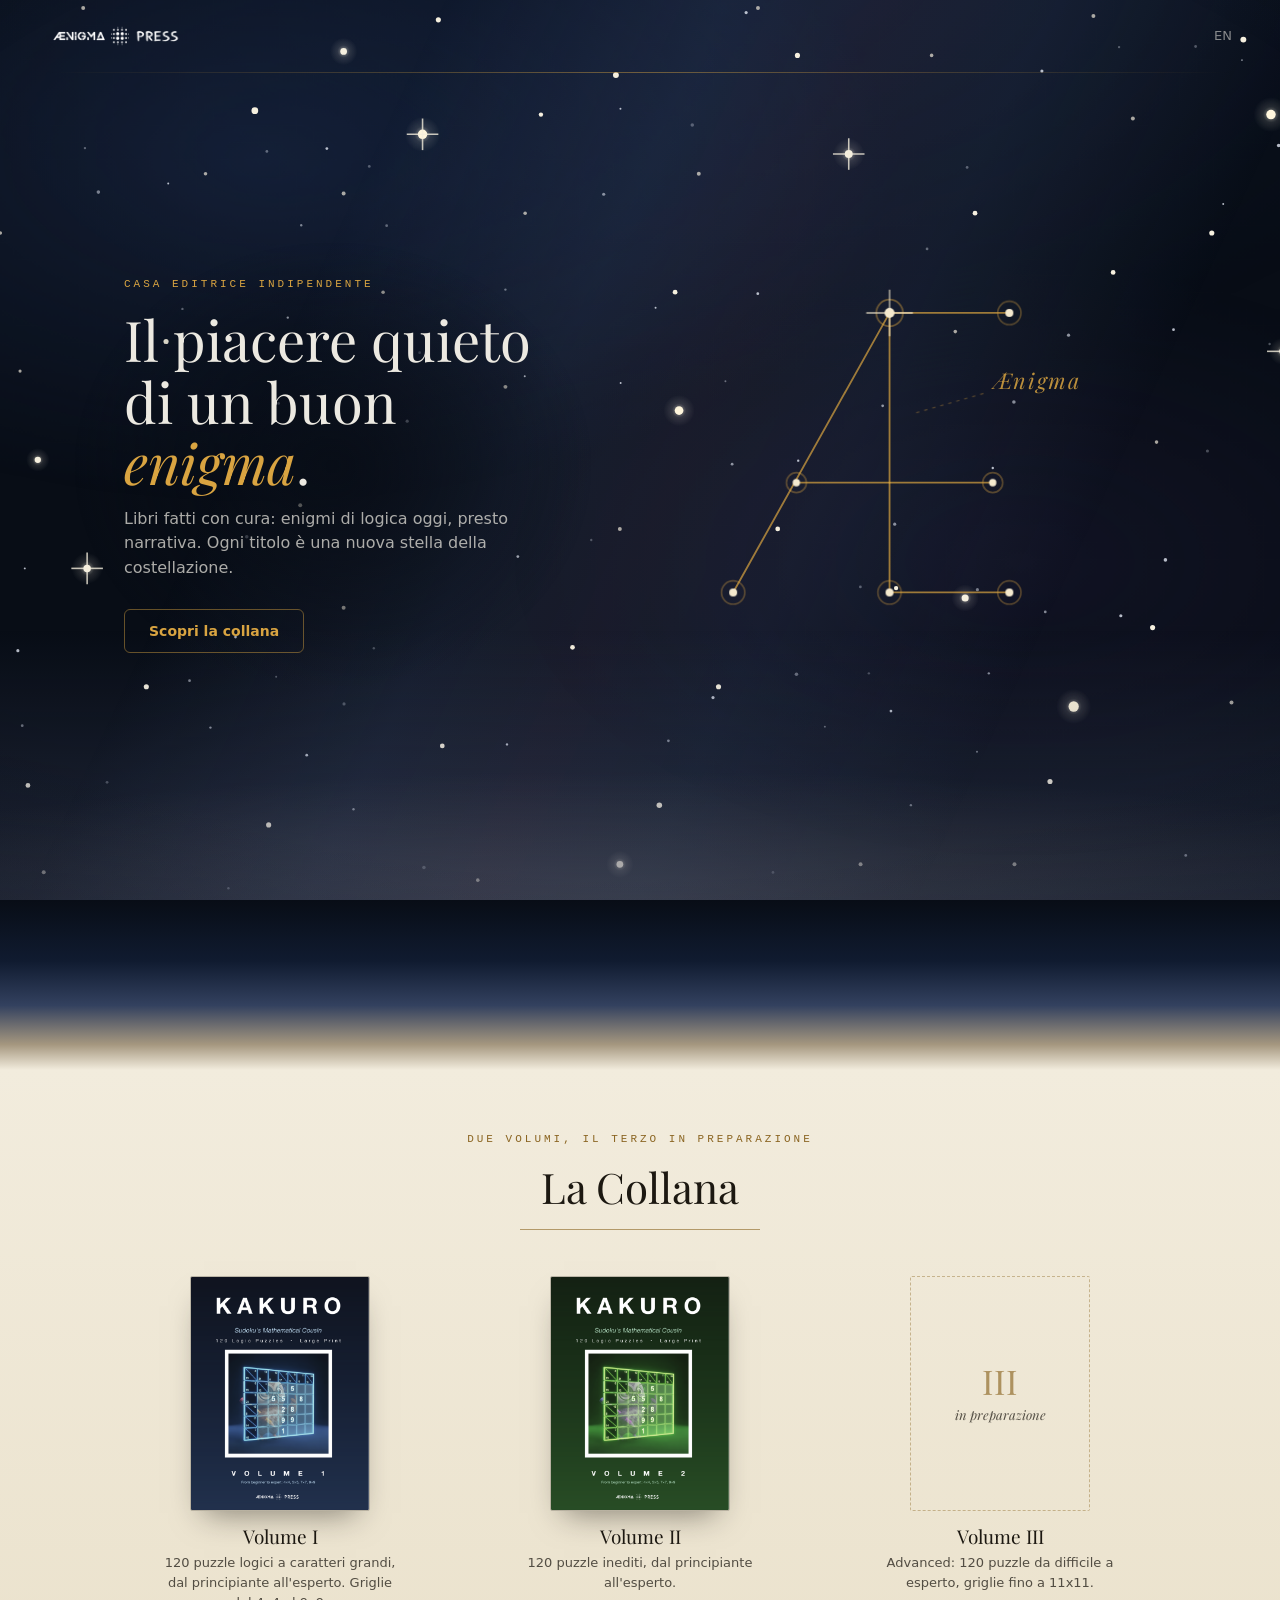
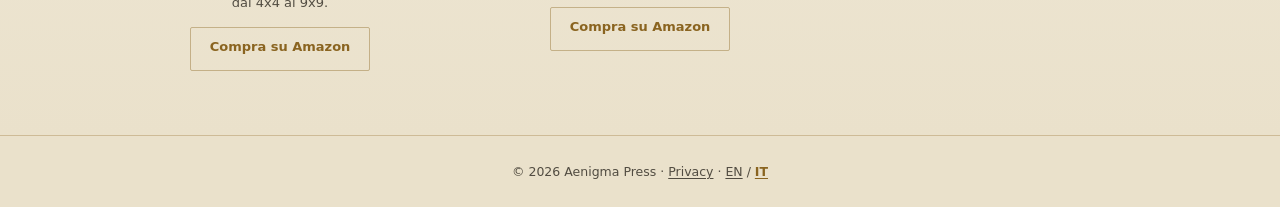
==== commit bcf5d18c: "feat: remove harvestable contact email from footer and privacy The contact@ mailbox does not exist y" ====
--- a/it/index.html
+++ b/it/index.html
@@ -471,7 +471,6 @@
 </main>
 
 <footer class="site-foot">
-  <a href="mailto:contact@aenigmapress.com">contact@aenigmapress.com</a>
   <span>&copy; 2026 Aenigma Press &middot; <a href="/it/privacy.html">Privacy</a> &middot; <span class="lang"><a href="/">EN</a> / <a href="/it/" aria-current="true">IT</a></span></span>
 </footer>
 
--- a/assets/style.css
+++ b/assets/style.css
@@ -271,7 +271,7 @@
 .site-foot a{color:var(--ink-soft);text-decoration:underline;text-underline-offset:2px}
 .site-foot a:hover{color:var(--ink)}
 .site-foot .lang a[aria-current="true"]{color:var(--bronze);font-weight:600}
-@media(min-width:880px){.site-foot{flex-direction:row;justify-content:space-between;padding:26px 48px}}
+@media(min-width:880px){.site-foot{flex-direction:row;justify-content:center;padding:26px 48px}}
 
 /* ---------- pagine semplici (privacy, 404): carta ---------- */
 .simple-page{max-width:620px;margin:0 auto;padding:64px 24px 96px}
